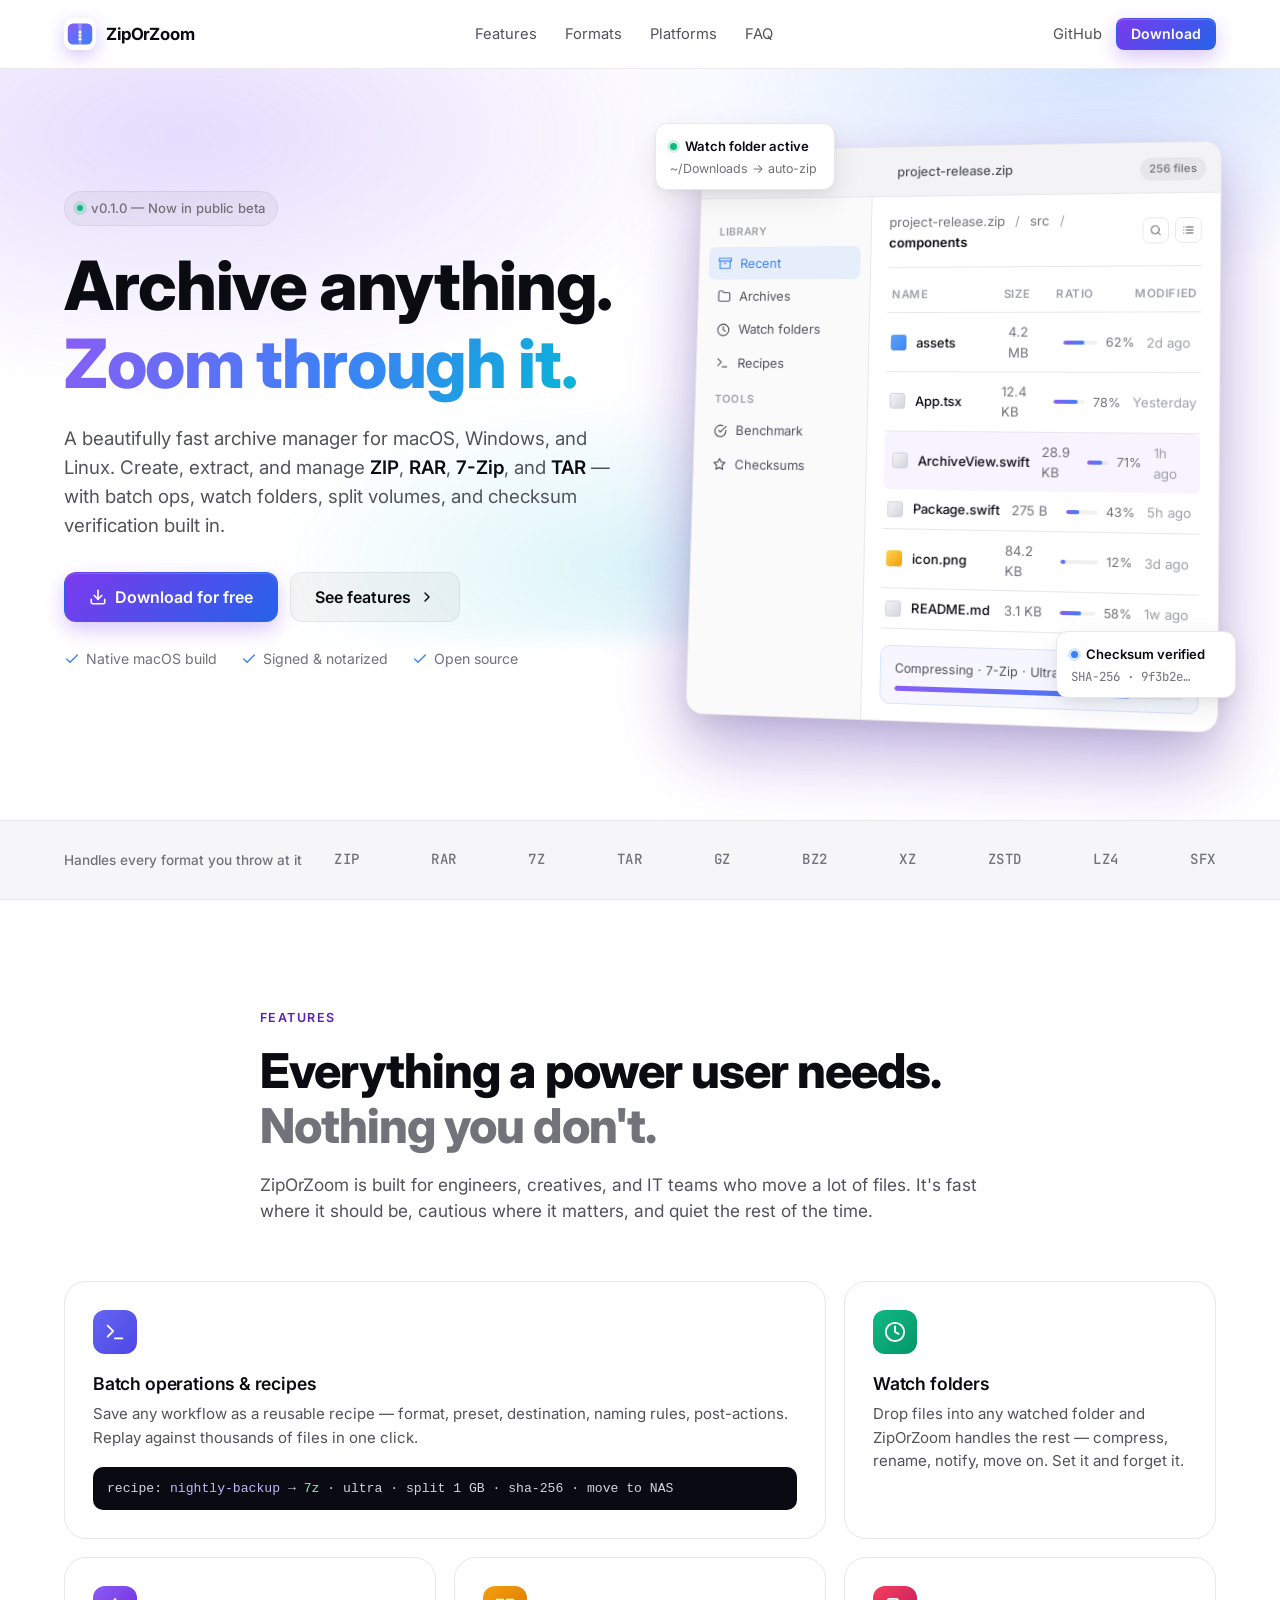
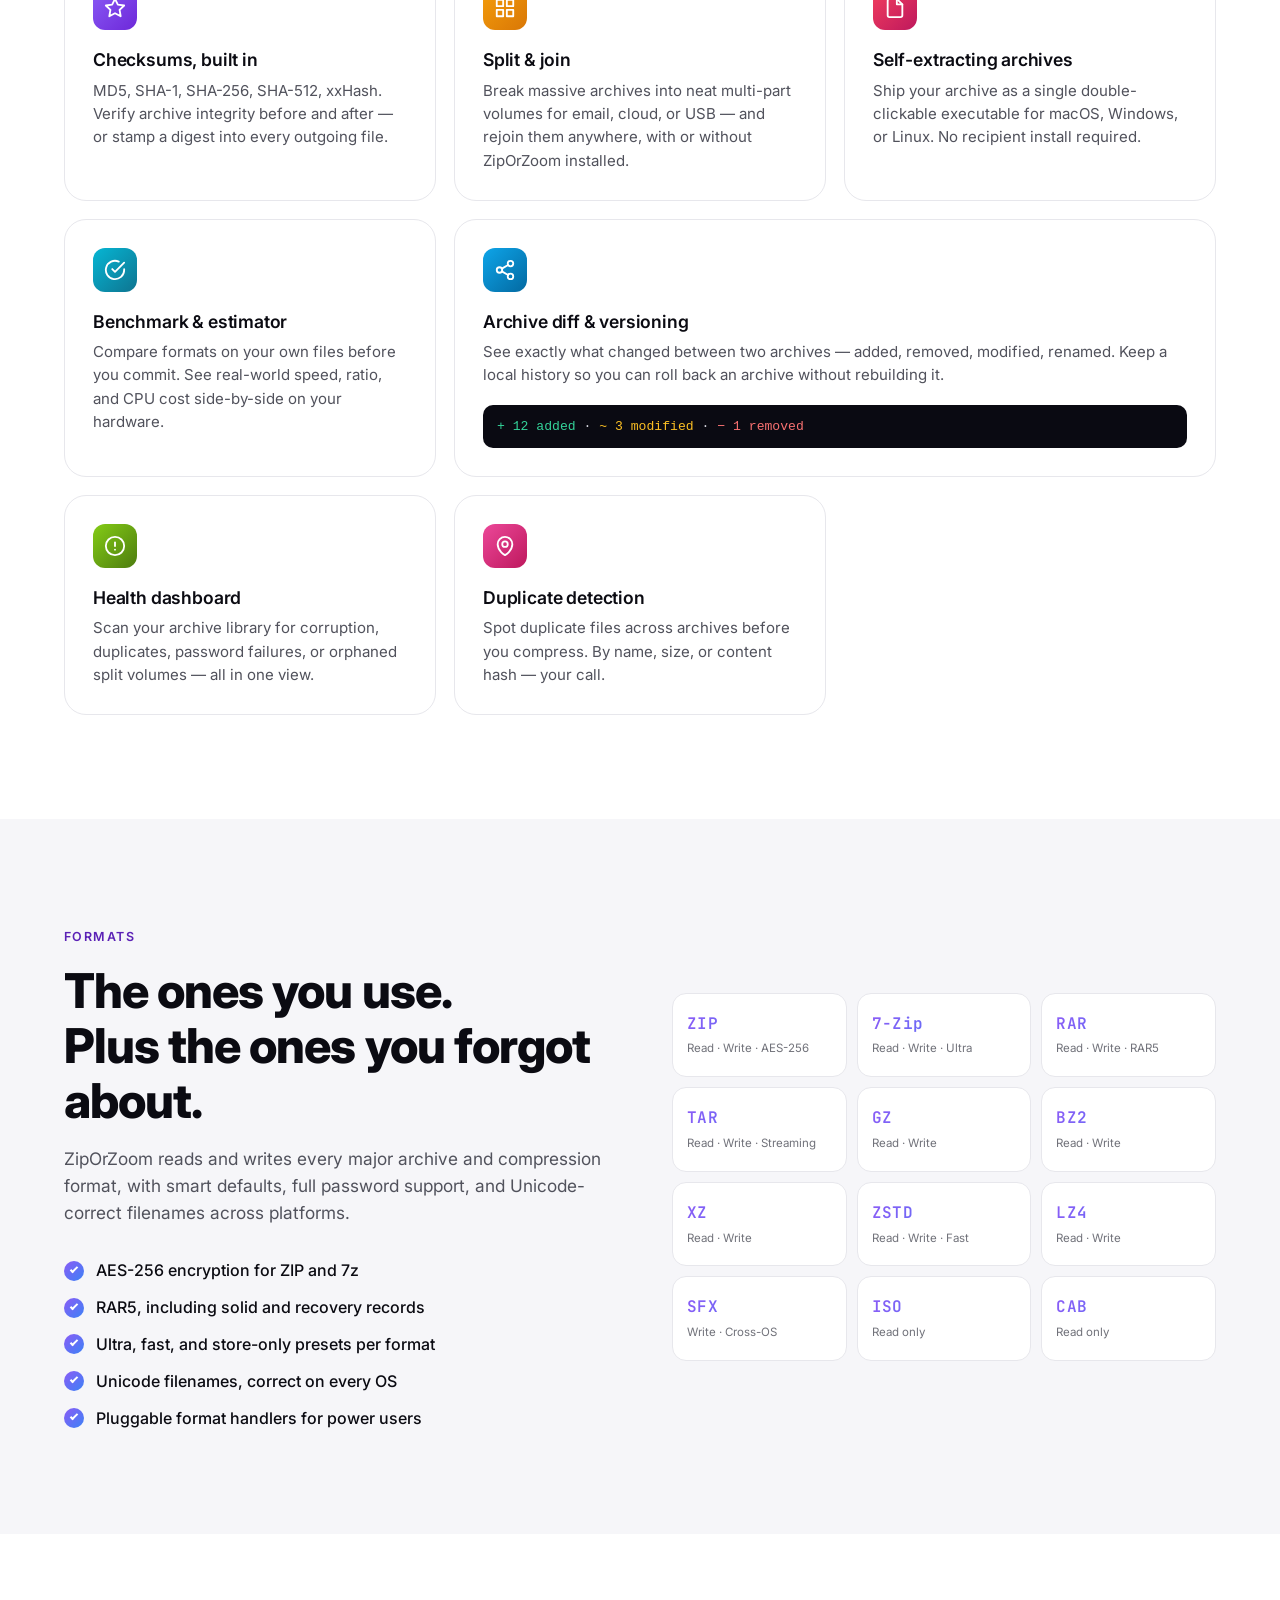
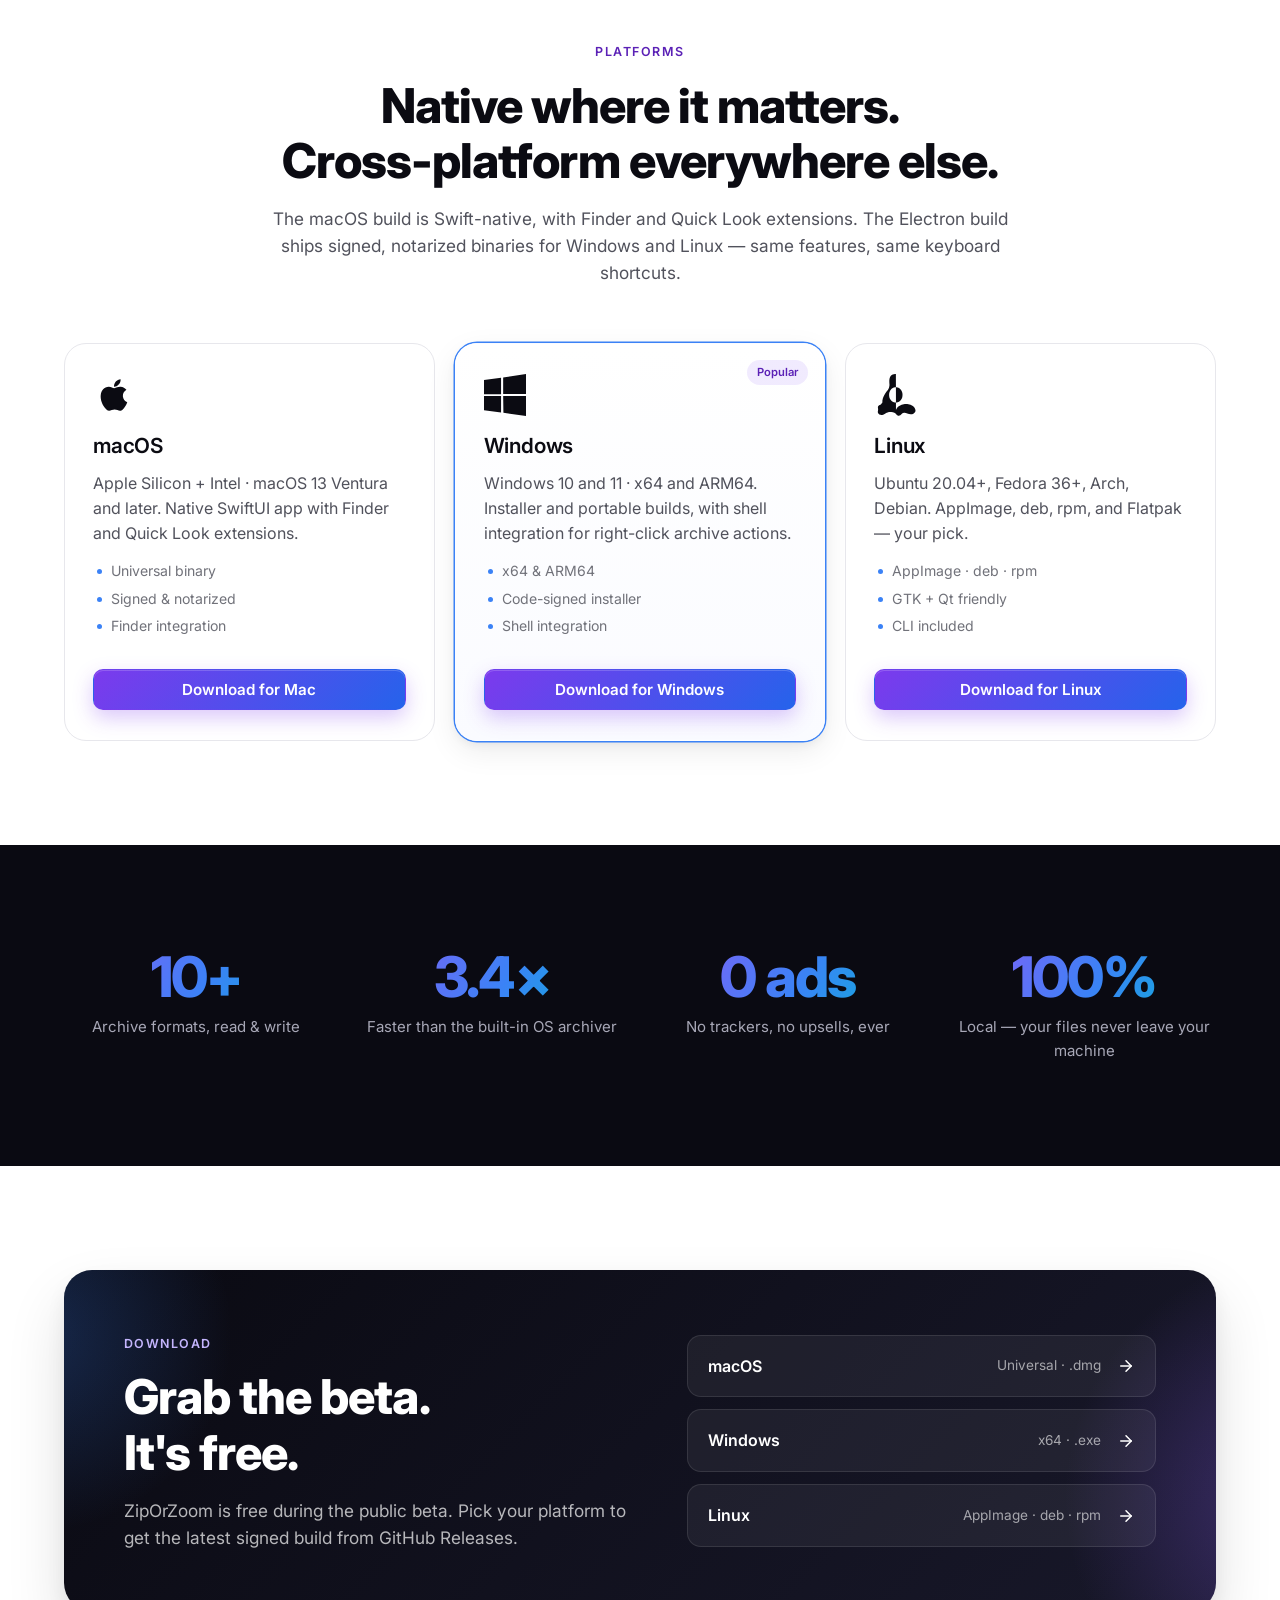
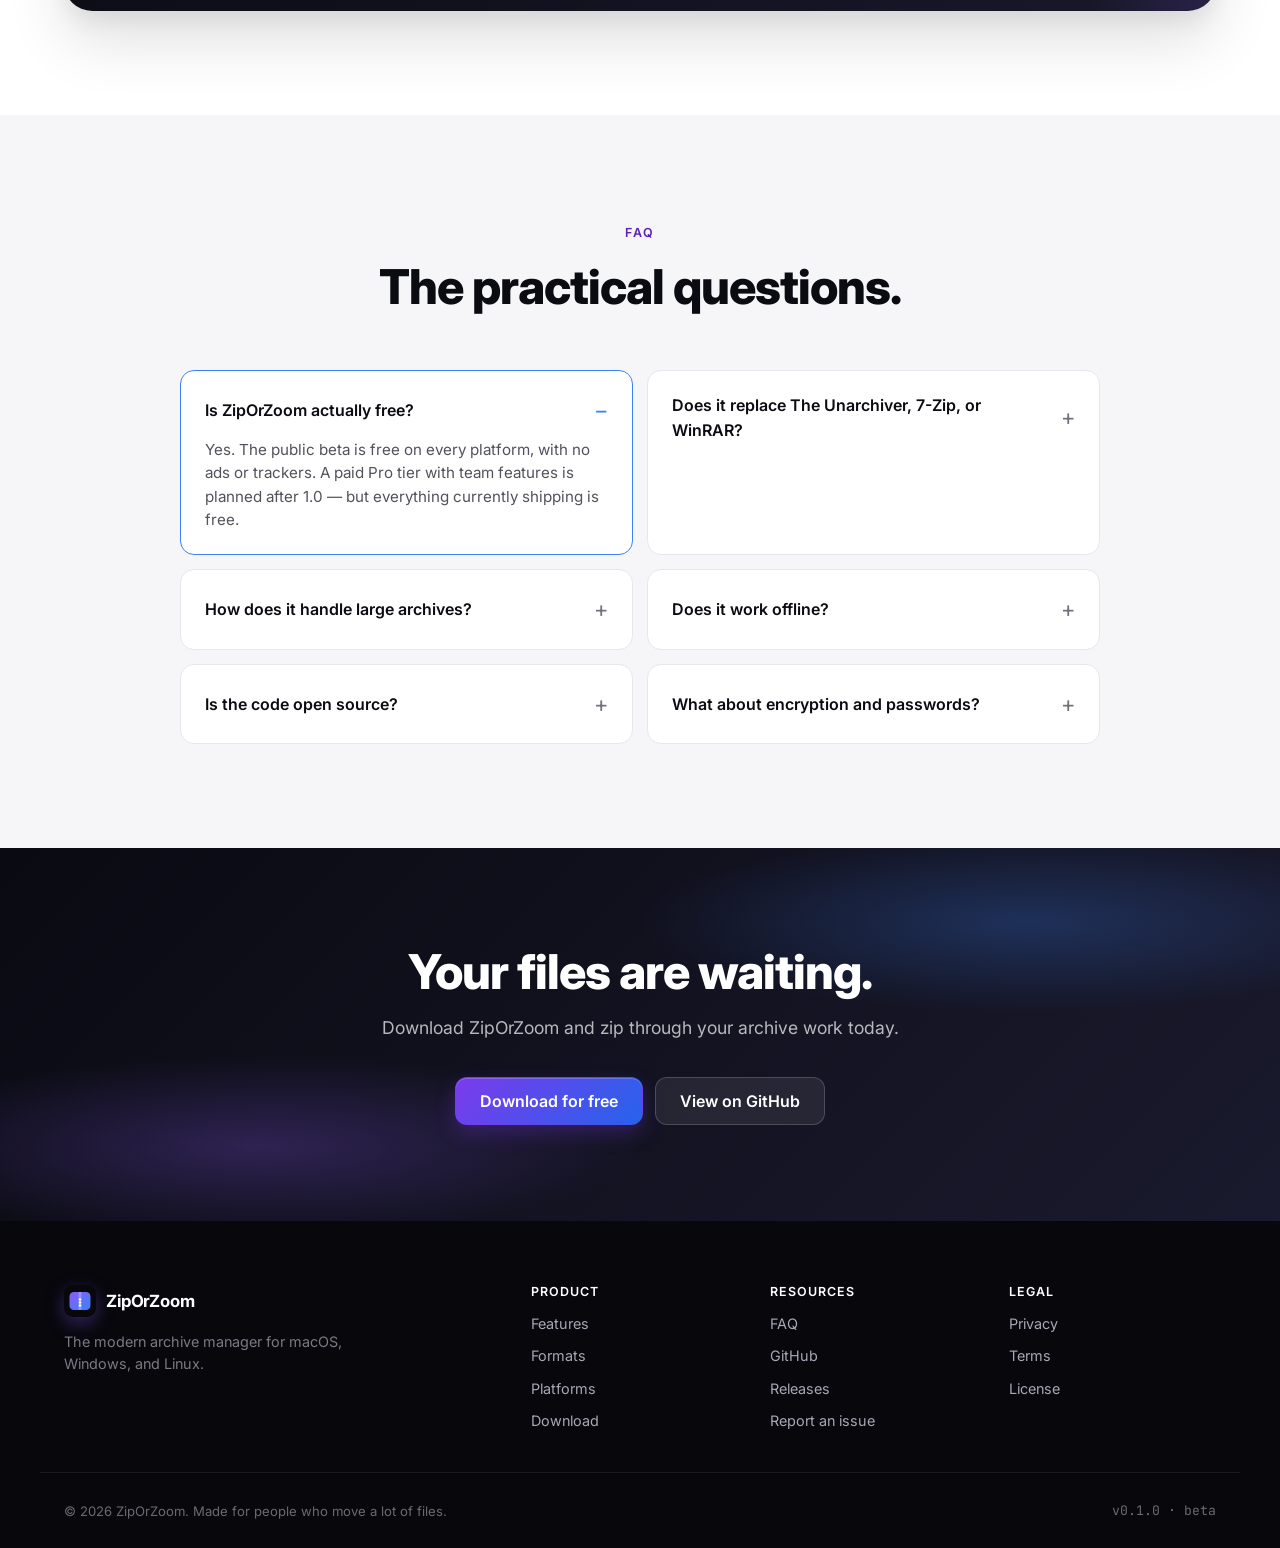
==== index.html @ 5e3d56cd "Initial commit" ====
<!DOCTYPE html>
<html lang="en">
<head>
  <meta charset="UTF-8" />
  <meta name="viewport" content="width=device-width, initial-scale=1.0" />
  <title>ZipOrZoom — The modern archive manager</title>
  <meta name="description" content="ZipOrZoom is a fast, native archive manager for macOS, Windows, and Linux. Create, extract, and manage ZIP, RAR, 7-Zip, and TAR archives with batch operations, watch folders, split archives, and more." />
  <link rel="preconnect" href="https://fonts.googleapis.com" />
  <link rel="preconnect" href="https://fonts.gstatic.com" crossorigin />
  <link href="https://fonts.googleapis.com/css2?family=Inter:wght@400;500;600;700;800&family=JetBrains+Mono:wght@400;500&display=swap" rel="stylesheet" />
  <link rel="stylesheet" href="styles.css" />
  <link rel="icon" type="image/svg+xml" href="assets/favicon.svg" />
</head>
<body>
  <header class="nav">
    <div class="container nav-inner">
      <a class="brand" href="#top" aria-label="ZipOrZoom home">
        <span class="brand-logo" aria-hidden="true">
          <svg viewBox="0 0 32 32" width="28" height="28">
            <defs>
              <linearGradient id="lg" x1="0" x2="1" y1="0" y2="1">
                <stop offset="0%" stop-color="#8B5CF6" />
                <stop offset="100%" stop-color="#3B82F6" />
              </linearGradient>
            </defs>
            <rect x="2" y="4" width="28" height="24" rx="6" fill="url(#lg)" />
            <rect x="14" y="4" width="4" height="24" fill="rgba(255,255,255,0.25)" />
            <circle cx="16" cy="14" r="1.6" fill="#fff" />
            <circle cx="16" cy="18" r="1.6" fill="#fff" />
            <circle cx="16" cy="22" r="1.6" fill="#fff" />
          </svg>
        </span>
        <span class="brand-name">ZipOrZoom</span>
      </a>
      <nav class="nav-links" aria-label="Primary">
        <a href="#features">Features</a>
        <a href="#formats">Formats</a>
        <a href="#platforms">Platforms</a>
        <a href="#faq">FAQ</a>
      </nav>
      <div class="nav-cta">
        <a class="link-muted" href="https://github.com/cryptopoly/ZipOrZoom" target="_blank" rel="noopener">GitHub</a>
        <a class="btn btn-primary btn-sm" href="#download">Download</a>
      </div>
    </div>
  </header>

  <main id="top">
    <section class="hero">
      <div class="hero-glow" aria-hidden="true"></div>
      <div class="container hero-inner">
        <div class="hero-copy">
          <span class="eyebrow">
            <span class="eyebrow-dot"></span>
            v0.1.0 — Now in public beta
          </span>
          <h1>
            Archive anything.<br />
            <span class="gradient-text">Zoom through it.</span>
          </h1>
          <p class="lede">
            A beautifully fast archive manager for macOS, Windows, and Linux. Create, extract, and manage <strong>ZIP</strong>, <strong>RAR</strong>, <strong>7-Zip</strong>, and <strong>TAR</strong> — with batch ops, watch folders, split volumes, and checksum verification built in.
          </p>
          <div class="hero-cta">
            <a class="btn btn-primary btn-lg" href="#download">
              <svg width="18" height="18" viewBox="0 0 24 24" fill="none" stroke="currentColor" stroke-width="2.2" stroke-linecap="round" stroke-linejoin="round"><path d="M21 15v4a2 2 0 0 1-2 2H5a2 2 0 0 1-2-2v-4"/><polyline points="7 10 12 15 17 10"/><line x1="12" y1="15" x2="12" y2="3"/></svg>
              Download for free
            </a>
            <a class="btn btn-ghost btn-lg" href="#features">
              See features
              <svg width="16" height="16" viewBox="0 0 24 24" fill="none" stroke="currentColor" stroke-width="2.2" stroke-linecap="round" stroke-linejoin="round"><polyline points="9 18 15 12 9 6"/></svg>
            </a>
          </div>
          <div class="hero-meta">
            <div class="meta-item">
              <svg width="16" height="16" viewBox="0 0 24 24" fill="none" stroke="currentColor" stroke-width="2" stroke-linecap="round" stroke-linejoin="round"><path d="M20 6L9 17l-5-5"/></svg>
              Native macOS build
            </div>
            <div class="meta-item">
              <svg width="16" height="16" viewBox="0 0 24 24" fill="none" stroke="currentColor" stroke-width="2" stroke-linecap="round" stroke-linejoin="round"><path d="M20 6L9 17l-5-5"/></svg>
              Signed & notarized
            </div>
            <div class="meta-item">
              <svg width="16" height="16" viewBox="0 0 24 24" fill="none" stroke="currentColor" stroke-width="2" stroke-linecap="round" stroke-linejoin="round"><path d="M20 6L9 17l-5-5"/></svg>
              Open source
            </div>
          </div>
        </div>

        <div class="hero-visual" aria-hidden="true">
          <div class="app-window">
            <div class="app-titlebar">
              <div class="traffic">
                <span class="traffic-dot red"></span>
                <span class="traffic-dot yellow"></span>
                <span class="traffic-dot green"></span>
              </div>
              <div class="app-title">project-release.zip</div>
              <div class="app-actions">
                <span class="app-pill">256 files</span>
              </div>
            </div>
            <div class="app-body">
              <div class="app-sidebar">
                <div class="sidebar-section">Library</div>
                <div class="sidebar-item active">
                  <svg width="14" height="14" viewBox="0 0 24 24" fill="none" stroke="currentColor" stroke-width="2" stroke-linecap="round" stroke-linejoin="round"><path d="M21 8v13H3V8"/><path d="M1 3h22v5H1z"/><path d="M10 12h4"/></svg>
                  Recent
                </div>
                <div class="sidebar-item">
                  <svg width="14" height="14" viewBox="0 0 24 24" fill="none" stroke="currentColor" stroke-width="2" stroke-linecap="round" stroke-linejoin="round"><path d="M22 19a2 2 0 0 1-2 2H4a2 2 0 0 1-2-2V5a2 2 0 0 1 2-2h5l2 3h9a2 2 0 0 1 2 2z"/></svg>
                  Archives
                </div>
                <div class="sidebar-item">
                  <svg width="14" height="14" viewBox="0 0 24 24" fill="none" stroke="currentColor" stroke-width="2" stroke-linecap="round" stroke-linejoin="round"><circle cx="12" cy="12" r="10"/><polyline points="12 6 12 12 16 14"/></svg>
                  Watch folders
                </div>
                <div class="sidebar-item">
                  <svg width="14" height="14" viewBox="0 0 24 24" fill="none" stroke="currentColor" stroke-width="2" stroke-linecap="round" stroke-linejoin="round"><polyline points="4 17 10 11 4 5"/><line x1="12" y1="19" x2="20" y2="19"/></svg>
                  Recipes
                </div>
                <div class="sidebar-section">Tools</div>
                <div class="sidebar-item">
                  <svg width="14" height="14" viewBox="0 0 24 24" fill="none" stroke="currentColor" stroke-width="2" stroke-linecap="round" stroke-linejoin="round"><path d="M22 11.08V12a10 10 0 1 1-5.93-9.14"/><polyline points="22 4 12 14.01 9 11.01"/></svg>
                  Benchmark
                </div>
                <div class="sidebar-item">
                  <svg width="14" height="14" viewBox="0 0 24 24" fill="none" stroke="currentColor" stroke-width="2" stroke-linecap="round" stroke-linejoin="round"><polygon points="12 2 15.09 8.26 22 9.27 17 14.14 18.18 21.02 12 17.77 5.82 21.02 7 14.14 2 9.27 8.91 8.26 12 2"/></svg>
                  Checksums
                </div>
              </div>
              <div class="app-main">
                <div class="file-toolbar">
                  <div class="breadcrumb">
                    <span>project-release.zip</span>
                    <span class="sep">/</span>
                    <span>src</span>
                    <span class="sep">/</span>
                    <span class="current">components</span>
                  </div>
                  <div class="tool-buttons">
                    <button class="tool-btn" aria-hidden="true">
                      <svg width="14" height="14" viewBox="0 0 24 24" fill="none" stroke="currentColor" stroke-width="2" stroke-linecap="round" stroke-linejoin="round"><circle cx="11" cy="11" r="8"/><line x1="21" y1="21" x2="16.65" y2="16.65"/></svg>
                    </button>
                    <button class="tool-btn" aria-hidden="true">
                      <svg width="14" height="14" viewBox="0 0 24 24" fill="none" stroke="currentColor" stroke-width="2" stroke-linecap="round" stroke-linejoin="round"><line x1="8" y1="6" x2="21" y2="6"/><line x1="8" y1="12" x2="21" y2="12"/><line x1="8" y1="18" x2="21" y2="18"/><line x1="3" y1="6" x2="3.01" y2="6"/><line x1="3" y1="12" x2="3.01" y2="12"/><line x1="3" y1="18" x2="3.01" y2="18"/></svg>
                    </button>
                  </div>
                </div>
                <div class="file-header">
                  <span>Name</span>
                  <span>Size</span>
                  <span>Ratio</span>
                  <span>Modified</span>
                </div>
                <div class="file-row">
                  <span class="file-name"><span class="file-icon folder"></span>assets</span>
                  <span class="file-size">4.2 MB</span>
                  <span class="file-ratio"><span class="bar"><span class="fill" style="width:62%"></span></span>62%</span>
                  <span class="file-date">2d ago</span>
                </div>
                <div class="file-row">
                  <span class="file-name"><span class="file-icon doc"></span>App.tsx</span>
                  <span class="file-size">12.4 KB</span>
                  <span class="file-ratio"><span class="bar"><span class="fill" style="width:78%"></span></span>78%</span>
                  <span class="file-date">Yesterday</span>
                </div>
                <div class="file-row highlighted">
                  <span class="file-name"><span class="file-icon doc"></span>ArchiveView.swift</span>
                  <span class="file-size">28.9 KB</span>
                  <span class="file-ratio"><span class="bar"><span class="fill" style="width:71%"></span></span>71%</span>
                  <span class="file-date">1h ago</span>
                </div>
                <div class="file-row">
                  <span class="file-name"><span class="file-icon doc"></span>Package.swift</span>
                  <span class="file-size">275 B</span>
                  <span class="file-ratio"><span class="bar"><span class="fill" style="width:43%"></span></span>43%</span>
                  <span class="file-date">5h ago</span>
                </div>
                <div class="file-row">
                  <span class="file-name"><span class="file-icon img"></span>icon.png</span>
                  <span class="file-size">84.2 KB</span>
                  <span class="file-ratio"><span class="bar"><span class="fill" style="width:12%"></span></span>12%</span>
                  <span class="file-date">3d ago</span>
                </div>
                <div class="file-row">
                  <span class="file-name"><span class="file-icon doc"></span>README.md</span>
                  <span class="file-size">3.1 KB</span>
                  <span class="file-ratio"><span class="bar"><span class="fill" style="width:58%"></span></span>58%</span>
                  <span class="file-date">1w ago</span>
                </div>
                <div class="app-progress">
                  <div class="progress-label">
                    <span>Compressing · 7-Zip · Ultra</span>
                    <span class="progress-percent">82%</span>
                  </div>
                  <div class="progress-track"><div class="progress-fill"></div></div>
                </div>
              </div>
            </div>
          </div>
          <div class="floating-card card-a">
            <div class="floating-title">
              <span class="dot green"></span>
              Watch folder active
            </div>
            <div class="floating-sub">~/Downloads → auto-zip</div>
          </div>
          <div class="floating-card card-b">
            <div class="floating-title">
              <span class="dot blue"></span>
              Checksum verified
            </div>
            <div class="floating-sub monospace">SHA-256 · 9f3b2e…</div>
          </div>
        </div>
      </div>
    </section>

    <section class="strip">
      <div class="container strip-inner">
        <span class="strip-label">Handles every format you throw at it</span>
        <div class="strip-formats">
          <span class="fmt">ZIP</span>
          <span class="fmt">RAR</span>
          <span class="fmt">7Z</span>
          <span class="fmt">TAR</span>
          <span class="fmt">GZ</span>
          <span class="fmt">BZ2</span>
          <span class="fmt">XZ</span>
          <span class="fmt">ZSTD</span>
          <span class="fmt">LZ4</span>
          <span class="fmt">SFX</span>
        </div>
      </div>
    </section>

    <section id="features" class="section">
      <div class="container">
        <div class="section-header">
          <span class="section-eyebrow">Features</span>
          <h2>Everything a power user needs.<br /><span class="muted">Nothing you don't.</span></h2>
          <p class="section-lede">
            ZipOrZoom is built for engineers, creatives, and IT teams who move a lot of files. It's fast where it should be, cautious where it matters, and quiet the rest of the time.
          </p>
        </div>

        <div class="feature-grid">
          <article class="feature feature-wide">
            <div class="feature-icon indigo">
              <svg width="22" height="22" viewBox="0 0 24 24" fill="none" stroke="currentColor" stroke-width="2" stroke-linecap="round" stroke-linejoin="round"><polyline points="4 17 10 11 4 5"/><line x1="12" y1="19" x2="20" y2="19"/></svg>
            </div>
            <h3>Batch operations & recipes</h3>
            <p>Save any workflow as a reusable recipe — format, preset, destination, naming rules, post-actions. Replay against thousands of files in one click.</p>
            <div class="feature-code">
              <code>recipe: <span class="t-key">nightly-backup</span> → <span class="t-val">7z</span> · ultra · split 1 GB · sha-256 · move to NAS</code>
            </div>
          </article>

          <article class="feature">
            <div class="feature-icon emerald">
              <svg width="22" height="22" viewBox="0 0 24 24" fill="none" stroke="currentColor" stroke-width="2" stroke-linecap="round" stroke-linejoin="round"><circle cx="12" cy="12" r="10"/><polyline points="12 6 12 12 16 14"/></svg>
            </div>
            <h3>Watch folders</h3>
            <p>Drop files into any watched folder and ZipOrZoom handles the rest — compress, rename, notify, move on. Set it and forget it.</p>
          </article>

          <article class="feature">
            <div class="feature-icon violet">
              <svg width="22" height="22" viewBox="0 0 24 24" fill="none" stroke="currentColor" stroke-width="2" stroke-linecap="round" stroke-linejoin="round"><polygon points="12 2 15.09 8.26 22 9.27 17 14.14 18.18 21.02 12 17.77 5.82 21.02 7 14.14 2 9.27 8.91 8.26 12 2"/></svg>
            </div>
            <h3>Checksums, built in</h3>
            <p>MD5, SHA-1, SHA-256, SHA-512, xxHash. Verify archive integrity before and after — or stamp a digest into every outgoing file.</p>
          </article>

          <article class="feature">
            <div class="feature-icon amber">
              <svg width="22" height="22" viewBox="0 0 24 24" fill="none" stroke="currentColor" stroke-width="2" stroke-linecap="round" stroke-linejoin="round"><rect x="3" y="3" width="7" height="7"/><rect x="14" y="3" width="7" height="7"/><rect x="14" y="14" width="7" height="7"/><rect x="3" y="14" width="7" height="7"/></svg>
            </div>
            <h3>Split & join</h3>
            <p>Break massive archives into neat multi-part volumes for email, cloud, or USB — and rejoin them anywhere, with or without ZipOrZoom installed.</p>
          </article>

          <article class="feature">
            <div class="feature-icon rose">
              <svg width="22" height="22" viewBox="0 0 24 24" fill="none" stroke="currentColor" stroke-width="2" stroke-linecap="round" stroke-linejoin="round"><path d="M14 2H6a2 2 0 0 0-2 2v16a2 2 0 0 0 2 2h12a2 2 0 0 0 2-2V8z"/><polyline points="14 2 14 8 20 8"/></svg>
            </div>
            <h3>Self-extracting archives</h3>
            <p>Ship your archive as a single double-clickable executable for macOS, Windows, or Linux. No recipient install required.</p>
          </article>

          <article class="feature">
            <div class="feature-icon cyan">
              <svg width="22" height="22" viewBox="0 0 24 24" fill="none" stroke="currentColor" stroke-width="2" stroke-linecap="round" stroke-linejoin="round"><path d="M22 11.08V12a10 10 0 1 1-5.93-9.14"/><polyline points="22 4 12 14.01 9 11.01"/></svg>
            </div>
            <h3>Benchmark & estimator</h3>
            <p>Compare formats on your own files before you commit. See real-world speed, ratio, and CPU cost side-by-side on your hardware.</p>
          </article>

          <article class="feature feature-wide">
            <div class="feature-icon sky">
              <svg width="22" height="22" viewBox="0 0 24 24" fill="none" stroke="currentColor" stroke-width="2" stroke-linecap="round" stroke-linejoin="round"><circle cx="18" cy="5" r="3"/><circle cx="6" cy="12" r="3"/><circle cx="18" cy="19" r="3"/><line x1="8.59" y1="13.51" x2="15.42" y2="17.49"/><line x1="15.41" y1="6.51" x2="8.59" y2="10.49"/></svg>
            </div>
            <h3>Archive diff & versioning</h3>
            <p>See exactly what changed between two archives — added, removed, modified, renamed. Keep a local history so you can roll back an archive without rebuilding it.</p>
            <div class="feature-code">
              <code><span class="t-add">+ 12 added</span> · <span class="t-mod">~ 3 modified</span> · <span class="t-rem">− 1 removed</span></code>
            </div>
          </article>

          <article class="feature">
            <div class="feature-icon lime">
              <svg width="22" height="22" viewBox="0 0 24 24" fill="none" stroke="currentColor" stroke-width="2" stroke-linecap="round" stroke-linejoin="round"><circle cx="12" cy="12" r="10"/><path d="M12 8v4"/><path d="M12 16h.01"/></svg>
            </div>
            <h3>Health dashboard</h3>
            <p>Scan your archive library for corruption, duplicates, password failures, or orphaned split volumes — all in one view.</p>
          </article>

          <article class="feature">
            <div class="feature-icon pink">
              <svg width="22" height="22" viewBox="0 0 24 24" fill="none" stroke="currentColor" stroke-width="2" stroke-linecap="round" stroke-linejoin="round"><path d="M12 22s-8-4.5-8-11.8A8 8 0 0 1 12 2a8 8 0 0 1 8 8.2c0 7.3-8 11.8-8 11.8z"/><circle cx="12" cy="10" r="3"/></svg>
            </div>
            <h3>Duplicate detection</h3>
            <p>Spot duplicate files across archives before you compress. By name, size, or content hash — your call.</p>
          </article>
        </div>
      </div>
    </section>

    <section id="formats" class="section section-muted">
      <div class="container">
        <div class="split">
          <div class="split-copy">
            <span class="section-eyebrow">Formats</span>
            <h2>The ones you use.<br />Plus the ones you forgot about.</h2>
            <p class="section-lede">
              ZipOrZoom reads and writes every major archive and compression format, with smart defaults, full password support, and Unicode-correct filenames across platforms.
            </p>
            <ul class="checklist">
              <li><span class="check"></span> AES-256 encryption for ZIP and 7z</li>
              <li><span class="check"></span> RAR5, including solid and recovery records</li>
              <li><span class="check"></span> Ultra, fast, and store-only presets per format</li>
              <li><span class="check"></span> Unicode filenames, correct on every OS</li>
              <li><span class="check"></span> Pluggable format handlers for power users</li>
            </ul>
          </div>
          <div class="split-visual">
            <div class="format-grid">
              <div class="format-card"><span class="format-name">ZIP</span><span class="format-meta">Read · Write · AES-256</span></div>
              <div class="format-card"><span class="format-name">7-Zip</span><span class="format-meta">Read · Write · Ultra</span></div>
              <div class="format-card"><span class="format-name">RAR</span><span class="format-meta">Read · Write · RAR5</span></div>
              <div class="format-card"><span class="format-name">TAR</span><span class="format-meta">Read · Write · Streaming</span></div>
              <div class="format-card"><span class="format-name">GZ</span><span class="format-meta">Read · Write</span></div>
              <div class="format-card"><span class="format-name">BZ2</span><span class="format-meta">Read · Write</span></div>
              <div class="format-card"><span class="format-name">XZ</span><span class="format-meta">Read · Write</span></div>
              <div class="format-card"><span class="format-name">ZSTD</span><span class="format-meta">Read · Write · Fast</span></div>
              <div class="format-card"><span class="format-name">LZ4</span><span class="format-meta">Read · Write</span></div>
              <div class="format-card"><span class="format-name">SFX</span><span class="format-meta">Write · Cross-OS</span></div>
              <div class="format-card"><span class="format-name">ISO</span><span class="format-meta">Read only</span></div>
              <div class="format-card"><span class="format-name">CAB</span><span class="format-meta">Read only</span></div>
            </div>
          </div>
        </div>
      </div>
    </section>

    <section id="platforms" class="section">
      <div class="container">
        <div class="section-header center">
          <span class="section-eyebrow">Platforms</span>
          <h2>Native where it matters.<br />Cross-platform everywhere else.</h2>
          <p class="section-lede">
            The macOS build is Swift-native, with Finder and Quick Look extensions. The Electron build ships signed, notarized binaries for Windows and Linux — same features, same keyboard shortcuts.
          </p>
        </div>

        <div class="platform-grid">
          <article class="platform">
            <div class="platform-icon">
              <svg viewBox="0 0 24 24" width="42" height="42" fill="currentColor"><path d="M17.05 20.28c-.98.95-2.05.8-3.08.35-1.09-.46-2.09-.48-3.24 0-1.44.62-2.2.44-3.06-.35C2.79 15.25 3.51 7.59 9.05 7.31c1.35.07 2.29.74 3.08.8 1.18-.24 2.31-.93 3.57-.84 1.51.12 2.65.72 3.4 1.8-3.12 1.87-2.38 5.98.48 7.13-.57 1.5-1.31 2.99-2.54 4.09zM12.03 7.25c-.15-2.23 1.66-4.07 3.74-4.25.29 2.58-2.34 4.5-3.74 4.25z"/></svg>
            </div>
            <h3>macOS</h3>
            <p>Apple Silicon + Intel · macOS 13 Ventura and later. Native SwiftUI app with Finder and Quick Look extensions.</p>
            <ul class="platform-specs">
              <li>Universal binary</li>
              <li>Signed & notarized</li>
              <li>Finder integration</li>
            </ul>
            <a class="btn btn-primary btn-block" href="#download">Download for Mac</a>
          </article>

          <article class="platform featured">
            <span class="platform-badge">Popular</span>
            <div class="platform-icon">
              <svg viewBox="0 0 24 24" width="42" height="42" fill="currentColor"><path d="M0 3.449L9.75 2.1v9.451H0m10.949-9.602L24 0v11.4H10.949M0 12.6h9.75v9.451L0 20.699M10.949 12.6H24V24l-12.9-1.801"/></svg>
            </div>
            <h3>Windows</h3>
            <p>Windows 10 and 11 · x64 and ARM64. Installer and portable builds, with shell integration for right-click archive actions.</p>
            <ul class="platform-specs">
              <li>x64 & ARM64</li>
              <li>Code-signed installer</li>
              <li>Shell integration</li>
            </ul>
            <a class="btn btn-primary btn-block" href="#download">Download for Windows</a>
          </article>

          <article class="platform">
            <div class="platform-icon">
              <svg viewBox="0 0 24 24" width="42" height="42" fill="currentColor"><path d="M12.504 0c-.155 0-.315.008-.48.021-4.226.333-3.105 4.807-3.17 6.298-.076 1.092-.3 1.953-1.05 3.02-.885 1.051-2.127 2.75-2.716 4.521-.278.835-.41 1.684-.287 2.489a.424.424 0 0 0-.11.135c-.26.268-.45.6-.663.839-.199.199-.485.267-.797.4-.313.136-.658.269-.864.68-.09.189-.136.394-.132.602 0 .199.027.4.055.6.058.399.116.773.027 1.04-.225.714-.154 1.37.081 1.834.234.464.631.77 1.05.866.847.197 1.95.038 2.855-.678.874-.689 2.3-.99 3.594-.897.597.035 1.235.168 1.74.395.515.223.916.517 1.094.844.317.571.845.854 1.44.854.643 0 1.168-.336 1.476-.845.324-.507.835-.787 1.478-.85.646-.064 1.293.116 1.893.37 1.154.504 2.51.556 3.486.131.488-.21.88-.58 1.09-1.07.21-.488.173-1.115-.113-1.75-.287-.637-.813-1.218-1.523-1.667-.672-.413-1.46-.713-2.33-.865-.866-.151-1.76-.16-2.626-.004-.822.143-1.623.412-2.313.783-1.123.606-1.755 1.457-2.086 2.311h-.002c-.123.333-.153.677-.153 1.002 0 .328.034.653.116 1.016zM11.43 7.7c.333-.094.68-.143 1.032-.143.353 0 .7.049 1.033.143.336.096.654.238.945.42.289.185.553.409.784.669.229.26.425.559.584.885.16.328.282.684.363 1.06.083.376.124.773.124 1.183 0 .408-.041.805-.124 1.181-.081.377-.203.732-.363 1.06-.159.327-.355.626-.584.886-.231.26-.495.485-.784.669-.29.184-.609.325-.945.42-.333.094-.68.143-1.033.143-.352 0-.699-.049-1.032-.143a3.933 3.933 0 0 1-.945-.42 3.89 3.89 0 0 1-.784-.669 3.735 3.735 0 0 1-.584-.886 3.893 3.893 0 0 1-.363-1.06 4.324 4.324 0 0 1-.124-1.18c0-.41.041-.807.124-1.184.081-.376.203-.732.363-1.06.159-.326.355-.625.584-.885.231-.26.495-.484.784-.669.29-.182.609-.324.945-.42z"/></svg>
            </div>
            <h3>Linux</h3>
            <p>Ubuntu 20.04+, Fedora 36+, Arch, Debian. AppImage, deb, rpm, and Flatpak — your pick.</p>
            <ul class="platform-specs">
              <li>AppImage · deb · rpm</li>
              <li>GTK + Qt friendly</li>
              <li>CLI included</li>
            </ul>
            <a class="btn btn-primary btn-block" href="#download">Download for Linux</a>
          </article>
        </div>
      </div>
    </section>

    <section class="section section-dark">
      <div class="container">
        <div class="stats">
          <div class="stat">
            <div class="stat-num gradient-text">10+</div>
            <div class="stat-label">Archive formats, read & write</div>
          </div>
          <div class="stat">
            <div class="stat-num gradient-text">3.4×</div>
            <div class="stat-label">Faster than the built-in OS archiver</div>
          </div>
          <div class="stat">
            <div class="stat-num gradient-text">0 ads</div>
            <div class="stat-label">No trackers, no upsells, ever</div>
          </div>
          <div class="stat">
            <div class="stat-num gradient-text">100%</div>
            <div class="stat-label">Local — your files never leave your machine</div>
          </div>
        </div>
      </div>
    </section>

    <section id="download" class="section">
      <div class="container">
        <div class="download-card">
          <div class="download-copy">
            <span class="section-eyebrow">Download</span>
            <h2>Grab the beta.<br />It's free.</h2>
            <p class="section-lede">
              ZipOrZoom is free during the public beta. Pick your platform to get the latest signed build from GitHub Releases.
            </p>
          </div>
          <div class="download-actions">
            <a class="download-option" href="https://github.com/cryptopoly/ZipOrZoom/releases/latest" target="_blank" rel="noopener">
              <span class="download-os">macOS</span>
              <span class="download-arch">Universal · .dmg</span>
              <svg width="18" height="18" viewBox="0 0 24 24" fill="none" stroke="currentColor" stroke-width="2" stroke-linecap="round" stroke-linejoin="round"><line x1="5" y1="12" x2="19" y2="12"/><polyline points="12 5 19 12 12 19"/></svg>
            </a>
            <a class="download-option" href="https://github.com/cryptopoly/ZipOrZoom/releases/latest" target="_blank" rel="noopener">
              <span class="download-os">Windows</span>
              <span class="download-arch">x64 · .exe</span>
              <svg width="18" height="18" viewBox="0 0 24 24" fill="none" stroke="currentColor" stroke-width="2" stroke-linecap="round" stroke-linejoin="round"><line x1="5" y1="12" x2="19" y2="12"/><polyline points="12 5 19 12 12 19"/></svg>
            </a>
            <a class="download-option" href="https://github.com/cryptopoly/ZipOrZoom/releases/latest" target="_blank" rel="noopener">
              <span class="download-os">Linux</span>
              <span class="download-arch">AppImage · deb · rpm</span>
              <svg width="18" height="18" viewBox="0 0 24 24" fill="none" stroke="currentColor" stroke-width="2" stroke-linecap="round" stroke-linejoin="round"><line x1="5" y1="12" x2="19" y2="12"/><polyline points="12 5 19 12 12 19"/></svg>
            </a>
          </div>
        </div>
      </div>
    </section>

    <section id="faq" class="section section-muted">
      <div class="container">
        <div class="section-header center">
          <span class="section-eyebrow">FAQ</span>
          <h2>The practical questions.</h2>
        </div>
        <div class="faq-grid">
          <details class="faq-item" open>
            <summary>Is ZipOrZoom actually free?</summary>
            <p>Yes. The public beta is free on every platform, with no ads or trackers. A paid Pro tier with team features is planned after 1.0 — but everything currently shipping is free.</p>
          </details>
          <details class="faq-item">
            <summary>Does it replace The Unarchiver, 7-Zip, or WinRAR?</summary>
            <p>For the overwhelming majority of workflows, yes. ZipOrZoom reads and writes all the major formats those tools handle, plus modern ones like Zstandard. If you have a niche legacy format we don't support yet, let us know.</p>
          </details>
          <details class="faq-item">
            <summary>How does it handle large archives?</summary>
            <p>Streaming throughout. ZipOrZoom never loads a full archive into memory — it works the same on a 50 MB zip as on a 400 GB multi-volume 7z. Progress is always cancellable.</p>
          </details>
          <details class="faq-item">
            <summary>Does it work offline?</summary>
            <p>Entirely. All compression, extraction, and checksum work happens on your machine. The only thing that touches the network is the auto-update check, which you can disable.</p>
          </details>
          <details class="faq-item">
            <summary>Is the code open source?</summary>
            <p>Yes. ZipOrZoom is developed in the open on GitHub. You can read, build, and contribute to both the Swift and Electron codebases.</p>
          </details>
          <details class="faq-item">
            <summary>What about encryption and passwords?</summary>
            <p>ZIP uses AES-256 by default; 7z uses AES-256 with SHA-256 key derivation. Passwords are never stored unless you explicitly ask ZipOrZoom to remember them in your OS keychain.</p>
          </details>
        </div>
      </div>
    </section>

    <section class="cta-band">
      <div class="container cta-inner">
        <h2>Your files are waiting.</h2>
        <p>Download ZipOrZoom and zip through your archive work today.</p>
        <div class="cta-buttons">
          <a class="btn btn-primary btn-lg" href="#download">Download for free</a>
          <a class="btn btn-ghost-light btn-lg" href="https://github.com/cryptopoly/ZipOrZoom" target="_blank" rel="noopener">View on GitHub</a>
        </div>
      </div>
    </section>
  </main>

  <footer class="footer">
    <div class="container footer-inner">
      <div class="footer-brand">
        <div class="brand">
          <span class="brand-logo" aria-hidden="true">
            <svg viewBox="0 0 32 32" width="24" height="24">
              <defs>
                <linearGradient id="lg2" x1="0" x2="1" y1="0" y2="1">
                  <stop offset="0%" stop-color="#8B5CF6" />
                  <stop offset="100%" stop-color="#3B82F6" />
                </linearGradient>
              </defs>
              <rect x="2" y="4" width="28" height="24" rx="6" fill="url(#lg2)" />
              <rect x="14" y="4" width="4" height="24" fill="rgba(255,255,255,0.25)" />
              <circle cx="16" cy="14" r="1.6" fill="#fff" />
              <circle cx="16" cy="18" r="1.6" fill="#fff" />
              <circle cx="16" cy="22" r="1.6" fill="#fff" />
            </svg>
          </span>
          <span class="brand-name">ZipOrZoom</span>
        </div>
        <p class="footer-tag">The modern archive manager for macOS, Windows, and Linux.</p>
      </div>
      <div class="footer-cols">
        <div class="footer-col">
          <h4>Product</h4>
          <a href="#features">Features</a>
          <a href="#formats">Formats</a>
          <a href="#platforms">Platforms</a>
          <a href="#download">Download</a>
        </div>
        <div class="footer-col">
          <h4>Resources</h4>
          <a href="#faq">FAQ</a>
          <a href="https://github.com/cryptopoly/ZipOrZoom" target="_blank" rel="noopener">GitHub</a>
          <a href="https://github.com/cryptopoly/ZipOrZoom/releases" target="_blank" rel="noopener">Releases</a>
          <a href="https://github.com/cryptopoly/ZipOrZoom/issues" target="_blank" rel="noopener">Report an issue</a>
        </div>
        <div class="footer-col">
          <h4>Legal</h4>
          <a href="privacy.html">Privacy</a>
          <a href="terms.html">Terms</a>
          <a href="license.html">License</a>
        </div>
      </div>
    </div>
    <div class="container footer-bottom">
      <span>© <span id="year"></span> ZipOrZoom. Made for people who move a lot of files.</span>
      <span class="footer-version">v0.1.0 · beta</span>
    </div>
  </footer>

  <script src="script.js"></script>
</body>
</html>
---- styles.css ----
/* =========================================================
   ZipOrZoom marketing site — styles
   ========================================================= */

*, *::before, *::after { box-sizing: border-box; }

:root {
  --bg: #ffffff;
  --bg-muted: #f6f6f9;
  --bg-dark: #0a0a12;
  --bg-elevated: #ffffff;

  --ink: #0b0b12;
  --ink-muted: #51525c;
  --ink-soft: #71727a;
  --ink-dim: #9ea0a8;
  --border: #e7e7ec;
  --border-strong: #d4d4dc;

  --brand-1: #8B5CF6;
  --brand-2: #3B82F6;
  --brand-3: #06B6D4;
  --brand-ink: #5B21B6;

  --shadow-sm: 0 1px 2px rgba(11, 11, 18, 0.04), 0 1px 3px rgba(11, 11, 18, 0.06);
  --shadow-md: 0 4px 10px rgba(11, 11, 18, 0.05), 0 10px 30px rgba(11, 11, 18, 0.08);
  --shadow-lg: 0 10px 20px rgba(11, 11, 18, 0.06), 0 30px 60px rgba(11, 11, 18, 0.12);
  --shadow-glow: 0 30px 80px rgba(139, 92, 246, 0.35);

  --radius-sm: 8px;
  --radius: 14px;
  --radius-lg: 22px;
  --radius-xl: 28px;

  --font-sans: 'Inter', -apple-system, BlinkMacSystemFont, 'Segoe UI', Roboto, sans-serif;
  --font-mono: 'JetBrains Mono', ui-monospace, SFMono-Regular, Menlo, monospace;
}

html { scroll-behavior: smooth; }

body {
  margin: 0;
  font-family: var(--font-sans);
  color: var(--ink);
  background: var(--bg);
  -webkit-font-smoothing: antialiased;
  -moz-osx-font-smoothing: grayscale;
  line-height: 1.55;
  font-size: 16px;
}

img, svg { display: block; max-width: 100%; }

a { color: inherit; text-decoration: none; }

h1, h2, h3, h4 { margin: 0; line-height: 1.15; letter-spacing: -0.02em; font-weight: 700; }
h1 { font-size: clamp(2.5rem, 5.5vw, 4.25rem); font-weight: 800; }
h2 { font-size: clamp(2rem, 3.8vw, 3rem); font-weight: 800; }
h3 { font-size: 1.15rem; font-weight: 600; letter-spacing: -0.01em; }
h4 { font-size: 0.9rem; font-weight: 600; text-transform: uppercase; letter-spacing: 0.08em; color: var(--ink-soft); }
p { margin: 0; color: var(--ink-muted); }

.container {
  width: 100%;
  max-width: 1200px;
  margin: 0 auto;
  padding: 0 24px;
}

.gradient-text {
  background: linear-gradient(120deg, var(--brand-1), var(--brand-2) 55%, var(--brand-3));
  -webkit-background-clip: text;
  background-clip: text;
  color: transparent;
}

.muted { color: var(--ink-soft); }
.monospace { font-family: var(--font-mono); font-size: 0.82em; }

/* =========================================================
   Navigation
   ========================================================= */
.nav {
  position: sticky;
  top: 0;
  z-index: 50;
  background: rgba(255,255,255,0.75);
  backdrop-filter: saturate(180%) blur(14px);
  -webkit-backdrop-filter: saturate(180%) blur(14px);
  border-bottom: 1px solid rgba(231, 231, 236, 0.8);
}

.nav-inner {
  display: flex;
  align-items: center;
  justify-content: space-between;
  height: 68px;
  gap: 32px;
}

.brand {
  display: inline-flex;
  align-items: center;
  gap: 10px;
  font-weight: 700;
  letter-spacing: -0.01em;
  color: var(--ink);
}

.brand-logo {
  display: inline-flex;
  align-items: center;
  justify-content: center;
  width: 32px;
  height: 32px;
  border-radius: 9px;
  overflow: hidden;
  box-shadow: 0 6px 18px rgba(139,92,246,0.35);
}

.brand-name { font-size: 1.05rem; }

.nav-links {
  display: flex;
  gap: 28px;
  color: var(--ink-muted);
  font-size: 0.92rem;
}
.nav-links a:hover { color: var(--ink); }

.nav-cta {
  display: flex;
  gap: 14px;
  align-items: center;
}

.link-muted {
  font-size: 0.92rem;
  color: var(--ink-muted);
}
.link-muted:hover { color: var(--ink); }

/* =========================================================
   Buttons
   ========================================================= */
.btn {
  display: inline-flex;
  align-items: center;
  justify-content: center;
  gap: 8px;
  font: inherit;
  font-weight: 600;
  line-height: 1;
  padding: 12px 18px;
  border-radius: 10px;
  border: 1px solid transparent;
  cursor: pointer;
  transition: transform .15s ease, background-color .15s ease, border-color .15s ease, box-shadow .15s ease, color .15s ease;
  font-size: 0.95rem;
  white-space: nowrap;
}

.btn-sm { padding: 8px 14px; font-size: 0.88rem; border-radius: 8px; }
.btn-lg { padding: 15px 24px; font-size: 1rem; border-radius: 12px; }
.btn-block { width: 100%; }

.btn-primary {
  color: #fff;
  background: linear-gradient(135deg, #7C3AED, #2563EB);
  box-shadow: 0 8px 20px rgba(124, 58, 237, 0.28), inset 0 1px 0 rgba(255,255,255,0.18);
}
.btn-primary:hover {
  transform: translateY(-1px);
  box-shadow: 0 14px 26px rgba(124, 58, 237, 0.36), inset 0 1px 0 rgba(255,255,255,0.18);
}

.btn-ghost {
  color: var(--ink);
  background: rgba(11,11,18,0.04);
  border-color: rgba(11,11,18,0.06);
}
.btn-ghost:hover { background: rgba(11,11,18,0.07); }

.btn-ghost-light {
  color: #fff;
  background: rgba(255,255,255,0.08);
  border-color: rgba(255,255,255,0.18);
}
.btn-ghost-light:hover { background: rgba(255,255,255,0.14); }

/* =========================================================
   Hero
   ========================================================= */
.hero {
  position: relative;
  padding: 72px 0 100px;
  overflow: hidden;
  isolation: isolate;
}

.hero-glow {
  position: absolute;
  inset: -20% -10% auto -10%;
  height: 720px;
  z-index: -1;
  background:
    radial-gradient(60% 60% at 20% 30%, rgba(139,92,246,0.22), transparent 60%),
    radial-gradient(50% 50% at 80% 20%, rgba(59,130,246,0.22), transparent 60%),
    radial-gradient(40% 40% at 50% 90%, rgba(6,182,212,0.15), transparent 60%);
  filter: blur(10px);
}

.hero-inner {
  display: grid;
  grid-template-columns: minmax(0, 1.05fr) minmax(0, 1fr);
  gap: 64px;
  align-items: center;
}

.eyebrow {
  display: inline-flex;
  align-items: center;
  gap: 8px;
  padding: 6px 12px;
  font-size: 0.82rem;
  font-weight: 500;
  color: var(--ink-soft);
  background: rgba(11,11,18,0.04);
  border: 1px solid rgba(11,11,18,0.06);
  border-radius: 999px;
  margin-bottom: 20px;
}
.eyebrow-dot {
  width: 6px;
  height: 6px;
  border-radius: 50%;
  background: #10B981;
  box-shadow: 0 0 0 4px rgba(16, 185, 129, 0.18);
}

.lede {
  margin-top: 22px;
  font-size: 1.17rem;
  line-height: 1.55;
  color: var(--ink-muted);
  max-width: 620px;
}
.lede strong { color: var(--ink); font-weight: 600; }

.hero-cta {
  margin-top: 32px;
  display: flex;
  gap: 12px;
  flex-wrap: wrap;
}

.hero-meta {
  display: flex;
  gap: 24px;
  flex-wrap: wrap;
  margin-top: 26px;
  color: var(--ink-soft);
  font-size: 0.88rem;
}
.meta-item {
  display: inline-flex;
  align-items: center;
  gap: 6px;
  color: var(--ink-soft);
}
.meta-item svg { color: var(--brand-2); }

/* =========================================================
   Hero visual — stylized app window
   ========================================================= */
.hero-visual {
  position: relative;
  perspective: 1500px;
}

.app-window {
  background: #fff;
  border-radius: 18px;
  border: 1px solid var(--border);
  box-shadow: var(--shadow-lg), var(--shadow-glow);
  overflow: hidden;
  transform: rotateY(-8deg) rotateX(4deg) rotate(0.5deg);
  transform-origin: 50% 50%;
}

.app-titlebar {
  display: grid;
  grid-template-columns: 80px 1fr 80px;
  align-items: center;
  padding: 12px 14px;
  background: #f3f3f6;
  border-bottom: 1px solid var(--border);
}

.traffic { display: flex; gap: 6px; }
.traffic-dot { width: 12px; height: 12px; border-radius: 50%; }
.traffic-dot.red { background: #FF5F57; }
.traffic-dot.yellow { background: #FEBC2E; }
.traffic-dot.green { background: #28C840; }

.app-title {
  text-align: center;
  font-size: 0.82rem;
  color: var(--ink-muted);
  font-weight: 500;
}

.app-actions { text-align: right; }
.app-pill {
  display: inline-block;
  padding: 3px 9px;
  font-size: 0.7rem;
  font-weight: 500;
  color: var(--ink-soft);
  background: rgba(11,11,18,0.05);
  border-radius: 999px;
}

.app-body {
  display: grid;
  grid-template-columns: 180px 1fr;
  min-height: 400px;
}

.app-sidebar {
  background: #fafafb;
  border-right: 1px solid var(--border);
  padding: 14px 10px;
  font-size: 0.82rem;
  color: var(--ink-soft);
}
.sidebar-section {
  padding: 12px 10px 6px;
  font-size: 0.7rem;
  font-weight: 600;
  color: var(--ink-dim);
  text-transform: uppercase;
  letter-spacing: 0.06em;
}
.sidebar-item {
  display: flex;
  align-items: center;
  gap: 9px;
  padding: 7px 10px;
  border-radius: 7px;
  color: var(--ink-muted);
}
.sidebar-item.active {
  background: rgba(59,130,246,0.1);
  color: var(--brand-2);
}
.sidebar-item svg { flex-shrink: 0; }

.app-main { padding: 16px 18px; }

.file-toolbar {
  display: flex;
  align-items: center;
  justify-content: space-between;
  padding-bottom: 14px;
  border-bottom: 1px solid var(--border);
}
.breadcrumb {
  font-size: 0.83rem;
  color: var(--ink-soft);
}
.breadcrumb .sep { margin: 0 6px; color: var(--ink-dim); }
.breadcrumb .current { color: var(--ink); font-weight: 600; }
.tool-buttons { display: flex; gap: 6px; }
.tool-btn {
  width: 26px;
  height: 26px;
  display: inline-flex;
  align-items: center;
  justify-content: center;
  background: transparent;
  border: 1px solid var(--border);
  border-radius: 7px;
  color: var(--ink-muted);
  cursor: pointer;
}

.file-header, .file-row {
  display: grid;
  grid-template-columns: 2fr 0.8fr 1.3fr 0.9fr;
  align-items: center;
  gap: 12px;
  padding: 9px 4px;
  font-size: 0.82rem;
}
.file-header {
  color: var(--ink-dim);
  font-weight: 600;
  font-size: 0.72rem;
  text-transform: uppercase;
  letter-spacing: 0.05em;
  border-bottom: 1px solid var(--border);
  margin-top: 10px;
}
.file-row { border-bottom: 1px solid var(--border); }
.file-row:last-of-type { border-bottom: 0; }
.file-row.highlighted {
  background: rgba(139, 92, 246, 0.07);
  border-radius: 6px;
  border-bottom: 0;
  padding-left: 8px;
  padding-right: 8px;
}

.file-name {
  display: inline-flex;
  align-items: center;
  gap: 10px;
  color: var(--ink);
  font-weight: 500;
}
.file-icon {
  width: 16px;
  height: 16px;
  border-radius: 3px;
  flex-shrink: 0;
}
.file-icon.folder { background: linear-gradient(135deg, #60A5FA, #3B82F6); }
.file-icon.doc    { background: linear-gradient(135deg, #F3F4F6, #D1D5DB); border: 1px solid #D4D4DC; }
.file-icon.img    { background: linear-gradient(135deg, #FCD34D, #F59E0B); }

.file-size { color: var(--ink-soft); }
.file-date { color: var(--ink-dim); }
.file-ratio {
  display: flex;
  align-items: center;
  gap: 8px;
  color: var(--ink-soft);
  font-size: 0.78rem;
}
.bar {
  display: inline-block;
  height: 4px;
  flex: 1;
  background: rgba(11,11,18,0.06);
  border-radius: 99px;
  overflow: hidden;
}
.fill {
  display: block;
  height: 100%;
  background: linear-gradient(90deg, var(--brand-1), var(--brand-2));
  border-radius: 99px;
}

.app-progress {
  margin-top: 16px;
  padding: 12px 14px;
  background: linear-gradient(135deg, rgba(139,92,246,0.06), rgba(59,130,246,0.06));
  border: 1px solid rgba(59,130,246,0.15);
  border-radius: 10px;
}
.progress-label {
  display: flex;
  justify-content: space-between;
  font-size: 0.78rem;
  color: var(--ink-muted);
  margin-bottom: 8px;
}
.progress-percent { font-weight: 600; color: var(--brand-ink); }
.progress-track {
  height: 5px;
  background: rgba(11,11,18,0.05);
  border-radius: 99px;
  overflow: hidden;
}
.progress-fill {
  width: 82%;
  height: 100%;
  background: linear-gradient(90deg, var(--brand-1), var(--brand-2), var(--brand-3));
  border-radius: 99px;
  animation: shimmer 2.4s ease-in-out infinite;
  background-size: 200% 100%;
}
@keyframes shimmer {
  0%, 100% { background-position: 0% 0%; }
  50%      { background-position: 100% 0%; }
}

/* Floating cards next to the window */
.floating-card {
  position: absolute;
  background: #fff;
  padding: 11px 14px;
  border-radius: 12px;
  border: 1px solid var(--border);
  box-shadow: var(--shadow-md);
  font-size: 0.82rem;
  min-width: 180px;
}
.floating-title {
  display: inline-flex;
  align-items: center;
  gap: 8px;
  font-weight: 600;
  color: var(--ink);
}
.floating-sub {
  margin-top: 2px;
  color: var(--ink-soft);
  font-size: 0.78rem;
}
.floating-card .dot {
  width: 7px;
  height: 7px;
  border-radius: 50%;
}
.floating-card .dot.green { background: #10B981; box-shadow: 0 0 0 3px rgba(16,185,129,0.2); }
.floating-card .dot.blue  { background: #3B82F6; box-shadow: 0 0 0 3px rgba(59,130,246,0.2); }

.card-a {
  top: -18px;
  left: -30px;
  animation: float 6s ease-in-out infinite;
}
.card-b {
  bottom: 22px;
  right: -20px;
  animation: float 7s ease-in-out infinite reverse;
}
@keyframes float {
  0%, 100% { transform: translateY(0); }
  50%      { transform: translateY(-8px); }
}

/* =========================================================
   Strip
   ========================================================= */
.strip {
  padding: 28px 0;
  background: var(--bg-muted);
  border-top: 1px solid var(--border);
  border-bottom: 1px solid var(--border);
}
.strip-inner {
  display: flex;
  align-items: center;
  gap: 32px;
  flex-wrap: wrap;
}
.strip-label {
  color: var(--ink-soft);
  font-size: 0.85rem;
  font-weight: 500;
  flex-shrink: 0;
}
.strip-formats {
  display: flex;
  flex: 1;
  justify-content: space-between;
  gap: 18px;
  flex-wrap: wrap;
}
.fmt {
  font-family: var(--font-mono);
  font-weight: 500;
  font-size: 0.88rem;
  color: var(--ink-soft);
  letter-spacing: 0.04em;
}

/* =========================================================
   Generic section styles
   ========================================================= */
.section { padding: 104px 0; }
.section-muted { background: var(--bg-muted); }

.section-dark {
  background: var(--bg-dark);
  color: #fff;
}
.section-dark .section-eyebrow { color: #a7a7b6; }

.section-header { max-width: 760px; margin: 0 auto 56px; }
.section-header.center { text-align: center; }
.section-eyebrow {
  display: inline-block;
  font-size: 0.78rem;
  font-weight: 600;
  text-transform: uppercase;
  letter-spacing: 0.12em;
  color: var(--brand-ink);
  margin-bottom: 16px;
}
.section-lede {
  margin-top: 18px;
  font-size: 1.08rem;
  color: var(--ink-muted);
}

/* =========================================================
   Feature grid
   ========================================================= */
.feature-grid {
  display: grid;
  grid-template-columns: repeat(3, 1fr);
  gap: 18px;
}

.feature {
  padding: 28px;
  background: #fff;
  border: 1px solid var(--border);
  border-radius: var(--radius-lg);
  transition: transform .25s ease, box-shadow .25s ease, border-color .25s ease;
}
.feature:hover {
  transform: translateY(-3px);
  box-shadow: var(--shadow-md);
  border-color: var(--border-strong);
}

.feature-wide { grid-column: span 2; }

.feature h3 {
  margin-bottom: 8px;
  font-size: 1.1rem;
  color: var(--ink);
}
.feature p { font-size: 0.94rem; }

.feature-icon {
  width: 44px;
  height: 44px;
  border-radius: 12px;
  display: inline-flex;
  align-items: center;
  justify-content: center;
  margin-bottom: 20px;
  color: #fff;
}
.feature-icon.indigo  { background: linear-gradient(135deg, #6366F1, #4F46E5); }
.feature-icon.emerald { background: linear-gradient(135deg, #10B981, #059669); }
.feature-icon.violet  { background: linear-gradient(135deg, #8B5CF6, #6D28D9); }
.feature-icon.amber   { background: linear-gradient(135deg, #F59E0B, #D97706); }
.feature-icon.rose    { background: linear-gradient(135deg, #F43F5E, #BE185D); }
.feature-icon.cyan    { background: linear-gradient(135deg, #06B6D4, #0E7490); }
.feature-icon.sky     { background: linear-gradient(135deg, #0EA5E9, #0369A1); }
.feature-icon.lime    { background: linear-gradient(135deg, #84CC16, #4D7C0F); }
.feature-icon.pink    { background: linear-gradient(135deg, #EC4899, #BE185D); }

.feature-code {
  margin-top: 18px;
  padding: 11px 14px;
  background: #0a0a12;
  color: #d4d4dc;
  border-radius: 10px;
  font-family: var(--font-mono);
  font-size: 0.82rem;
  overflow-x: auto;
}
.feature-code .t-key { color: #c4b5fd; }
.feature-code .t-val { color: #86efac; }
.feature-code .t-add { color: #34d399; }
.feature-code .t-mod { color: #fbbf24; }
.feature-code .t-rem { color: #f87171; }

/* =========================================================
   Split section (formats)
   ========================================================= */
.split {
  display: grid;
  grid-template-columns: 1fr 1fr;
  gap: 64px;
  align-items: center;
}

.checklist {
  list-style: none;
  padding: 0;
  margin: 32px 0 0;
  display: grid;
  gap: 12px;
}
.checklist li {
  display: flex;
  align-items: center;
  gap: 12px;
  color: var(--ink);
  font-weight: 500;
}
.check {
  width: 20px;
  height: 20px;
  border-radius: 50%;
  background: linear-gradient(135deg, var(--brand-1), var(--brand-2));
  position: relative;
  flex-shrink: 0;
}
.check::after {
  content: '';
  position: absolute;
  top: 6px;
  left: 6px;
  width: 8px;
  height: 4px;
  border-left: 2px solid #fff;
  border-bottom: 2px solid #fff;
  transform: rotate(-45deg);
}

.format-grid {
  display: grid;
  grid-template-columns: repeat(3, 1fr);
  gap: 10px;
}

.format-card {
  padding: 18px 14px;
  background: #fff;
  border: 1px solid var(--border);
  border-radius: 14px;
  display: flex;
  flex-direction: column;
  gap: 4px;
  transition: transform .2s ease, border-color .2s ease;
}
.format-card:hover {
  transform: translateY(-2px);
  border-color: var(--brand-2);
}
.format-name {
  font-family: var(--font-mono);
  font-weight: 600;
  font-size: 1rem;
  letter-spacing: 0.02em;
  background: linear-gradient(120deg, var(--brand-1), var(--brand-2));
  -webkit-background-clip: text;
  background-clip: text;
  color: transparent;
}
.format-meta {
  font-size: 0.72rem;
  color: var(--ink-soft);
}

/* =========================================================
   Platform grid
   ========================================================= */
.platform-grid {
  display: grid;
  grid-template-columns: repeat(3, 1fr);
  gap: 20px;
  align-items: stretch;
}

.platform {
  padding: 30px 28px;
  background: #fff;
  border: 1px solid var(--border);
  border-radius: var(--radius-lg);
  position: relative;
  display: flex;
  flex-direction: column;
  gap: 14px;
  transition: transform .25s ease, box-shadow .25s ease;
}
.platform:hover { transform: translateY(-3px); box-shadow: var(--shadow-md); }

.platform.featured {
  background: linear-gradient(180deg, #fff 0%, #fafbff 100%);
  border-color: transparent;
  box-shadow: 0 0 0 1.5px var(--brand-2), var(--shadow-md);
}

.platform-badge {
  position: absolute;
  top: 16px;
  right: 16px;
  padding: 4px 10px;
  font-size: 0.7rem;
  font-weight: 600;
  color: var(--brand-ink);
  background: rgba(139,92,246,0.12);
  border-radius: 999px;
}

.platform-icon { color: var(--ink); margin-bottom: 4px; }
.platform h3 { font-size: 1.3rem; }

.platform-specs {
  list-style: none;
  padding: 0;
  margin: 0 0 18px;
  display: flex;
  flex-direction: column;
  gap: 6px;
  font-size: 0.88rem;
  color: var(--ink-soft);
}
.platform-specs li {
  padding-left: 18px;
  position: relative;
}
.platform-specs li::before {
  content: '';
  position: absolute;
  left: 4px;
  top: 9px;
  width: 5px;
  height: 5px;
  border-radius: 50%;
  background: var(--brand-2);
}

.platform a.btn { margin-top: auto; }

/* =========================================================
   Stats
   ========================================================= */
.stats {
  display: grid;
  grid-template-columns: repeat(4, 1fr);
  gap: 32px;
  text-align: center;
}

.stat-num {
  font-size: clamp(2.4rem, 4.5vw, 3.5rem);
  font-weight: 800;
  letter-spacing: -0.03em;
  line-height: 1;
}

.stat-label {
  margin-top: 10px;
  color: #a7a7b6;
  font-size: 0.94rem;
}

/* =========================================================
   Download
   ========================================================= */
.download-card {
  padding: 60px;
  background: linear-gradient(135deg, #0a0a12 0%, #18182a 100%);
  border-radius: var(--radius-xl);
  color: #fff;
  display: grid;
  grid-template-columns: 1.1fr 1fr;
  gap: 48px;
  align-items: center;
  position: relative;
  overflow: hidden;
  box-shadow: var(--shadow-lg);
}
.download-card::before {
  content: '';
  position: absolute;
  inset: auto -30% -40% auto;
  width: 500px;
  height: 500px;
  background: radial-gradient(circle, rgba(139, 92, 246, 0.35), transparent 70%);
  z-index: 0;
}
.download-card::after {
  content: '';
  position: absolute;
  inset: -40% auto auto -20%;
  width: 400px;
  height: 400px;
  background: radial-gradient(circle, rgba(59, 130, 246, 0.25), transparent 70%);
  z-index: 0;
}
.download-copy, .download-actions { position: relative; z-index: 1; }
.download-copy .section-eyebrow { color: #c4b5fd; }
.download-copy .section-lede { color: rgba(255,255,255,0.7); }
.download-card h2 { color: #fff; }

.download-actions {
  display: grid;
  gap: 12px;
}
.download-option {
  display: grid;
  grid-template-columns: 1fr auto auto;
  gap: 16px;
  align-items: center;
  padding: 18px 20px;
  background: rgba(255,255,255,0.06);
  border: 1px solid rgba(255,255,255,0.1);
  border-radius: 14px;
  color: #fff;
  transition: background .2s ease, transform .2s ease, border-color .2s ease;
}
.download-option:hover {
  background: rgba(255,255,255,0.1);
  transform: translateX(4px);
  border-color: rgba(255,255,255,0.2);
}
.download-os { font-weight: 600; font-size: 1rem; }
.download-arch { color: rgba(255,255,255,0.6); font-size: 0.85rem; }

/* =========================================================
   FAQ
   ========================================================= */
.faq-grid {
  display: grid;
  grid-template-columns: repeat(2, 1fr);
  gap: 14px;
  max-width: 920px;
  margin: 0 auto;
}

.faq-item {
  padding: 22px 24px;
  background: #fff;
  border: 1px solid var(--border);
  border-radius: var(--radius);
  transition: border-color .2s ease;
}
.faq-item[open] { border-color: var(--brand-2); }

.faq-item summary {
  list-style: none;
  cursor: pointer;
  font-weight: 600;
  font-size: 1rem;
  color: var(--ink);
  display: flex;
  justify-content: space-between;
  align-items: center;
  gap: 12px;
}
.faq-item summary::-webkit-details-marker { display: none; }
.faq-item summary::after {
  content: '+';
  font-size: 1.4rem;
  font-weight: 400;
  color: var(--ink-soft);
  transition: transform .2s ease;
}
.faq-item[open] summary::after {
  content: '−';
  color: var(--brand-2);
}

.faq-item p {
  margin-top: 10px;
  color: var(--ink-muted);
  font-size: 0.95rem;
}

/* =========================================================
   CTA band
   ========================================================= */
.cta-band {
  padding: 96px 0;
  background: linear-gradient(135deg, #0a0a12 0%, #1a1a2e 100%);
  color: #fff;
  text-align: center;
  position: relative;
  overflow: hidden;
}
.cta-band::before {
  content: '';
  position: absolute;
  inset: 0;
  background:
    radial-gradient(50% 40% at 20% 80%, rgba(139,92,246,0.25), transparent 60%),
    radial-gradient(50% 40% at 80% 20%, rgba(59,130,246,0.25), transparent 60%);
  z-index: 0;
}
.cta-inner { position: relative; z-index: 1; }
.cta-band h2 { color: #fff; }
.cta-band p { color: rgba(255,255,255,0.7); margin-top: 14px; font-size: 1.1rem; }

.cta-buttons {
  margin-top: 36px;
  display: inline-flex;
  gap: 12px;
  flex-wrap: wrap;
  justify-content: center;
}

/* =========================================================
   Footer
   ========================================================= */
.footer {
  background: #07070c;
  color: #a7a7b6;
  padding: 64px 0 28px;
  font-size: 0.9rem;
}

.footer-inner {
  display: grid;
  grid-template-columns: 1.2fr 2fr;
  gap: 56px;
  padding-bottom: 40px;
  border-bottom: 1px solid rgba(255,255,255,0.08);
}

.footer-brand .brand { color: #fff; }
.footer-tag {
  margin-top: 12px;
  max-width: 320px;
  color: #7a7a85;
  line-height: 1.55;
}

.footer-cols {
  display: grid;
  grid-template-columns: repeat(3, 1fr);
  gap: 32px;
}

.footer-col {
  display: flex;
  flex-direction: column;
  gap: 10px;
}
.footer-col h4 { color: #fff; margin-bottom: 4px; font-size: 0.78rem; }
.footer-col a { color: #a7a7b6; transition: color .15s ease; }
.footer-col a:hover { color: #fff; }

.footer-bottom {
  display: flex;
  justify-content: space-between;
  padding-top: 28px;
  font-size: 0.82rem;
  color: #6a6a74;
}
.footer-version { font-family: var(--font-mono); }

/* =========================================================
   Responsive
   ========================================================= */
@media (max-width: 1024px) {
  .hero-inner { grid-template-columns: 1fr; gap: 56px; }
  .hero-visual { max-width: 600px; margin: 0 auto; }
  .feature-grid { grid-template-columns: repeat(2, 1fr); }
  .feature-wide { grid-column: span 2; }
  .platform-grid { grid-template-columns: 1fr; }
  .split { grid-template-columns: 1fr; gap: 40px; }
  .stats { grid-template-columns: repeat(2, 1fr); gap: 40px; }
  .download-card { grid-template-columns: 1fr; padding: 40px; }
  .footer-inner { grid-template-columns: 1fr; gap: 40px; }
}

@media (max-width: 720px) {
  .section { padding: 72px 0; }
  .hero { padding: 48px 0 72px; }
  .nav-links { display: none; }
  .feature-grid { grid-template-columns: 1fr; }
  .feature-wide { grid-column: auto; }
  .faq-grid { grid-template-columns: 1fr; }
  .format-grid { grid-template-columns: repeat(2, 1fr); }
  .footer-cols { grid-template-columns: repeat(2, 1fr); }
  .footer-bottom { flex-direction: column; gap: 8px; }
  .app-body { grid-template-columns: 1fr; }
  .app-sidebar { display: none; }
  .app-window { transform: none; }
  .card-a, .card-b { display: none; }
  .hero-cta .btn { flex: 1; }
}

@media (prefers-reduced-motion: reduce) {
  *, *::before, *::after { animation: none !important; transition: none !important; }
}

/* =========================================================
   Legal pages (privacy / terms / license)
   ========================================================= */
.legal {
  padding: 72px 0 104px;
  background: var(--bg);
}

.legal-container {
  display: grid;
  grid-template-columns: 220px minmax(0, 1fr);
  gap: 64px;
  align-items: start;
}

.legal-nav {
  position: sticky;
  top: 96px;
  display: flex;
  flex-direction: column;
  gap: 4px;
  padding: 16px;
  background: var(--bg-muted);
  border: 1px solid var(--border);
  border-radius: 14px;
}
.legal-nav h4 {
  color: var(--ink-soft);
  margin-bottom: 10px;
  padding: 0 8px;
}
.legal-nav a {
  padding: 8px 12px;
  border-radius: 8px;
  color: var(--ink-muted);
  font-size: 0.92rem;
  transition: background .15s ease, color .15s ease;
}
.legal-nav a:hover { color: var(--ink); background: rgba(11,11,18,0.04); }
.legal-nav a.active {
  color: var(--brand-ink);
  background: rgba(139,92,246,0.1);
  font-weight: 600;
}

.legal-content {
  max-width: 760px;
  font-size: 1rem;
  line-height: 1.7;
  color: var(--ink-muted);
}

.legal-header {
  padding-bottom: 28px;
  border-bottom: 1px solid var(--border);
  margin-bottom: 36px;
}
.legal-header h1 {
  font-size: clamp(2rem, 3.5vw, 2.75rem);
  color: var(--ink);
  margin-top: 12px;
}
.legal-meta {
  margin-top: 12px;
  color: var(--ink-dim);
  font-size: 0.9rem;
}

.legal-content h2 {
  font-size: 1.3rem;
  color: var(--ink);
  margin: 44px 0 14px;
  letter-spacing: -0.01em;
}
.legal-content p { margin: 0 0 16px; }
.legal-content a { color: var(--brand-2); text-decoration: underline; text-decoration-thickness: 1px; text-underline-offset: 3px; }
.legal-content a:hover { color: var(--brand-ink); }
.legal-content ul {
  margin: 0 0 18px;
  padding-left: 22px;
}
.legal-content li { margin-bottom: 8px; }
.legal-content strong { color: var(--ink); font-weight: 600; }
.legal-content code {
  font-family: var(--font-mono);
  font-size: 0.88em;
  padding: 1px 6px;
  background: rgba(11,11,18,0.06);
  border-radius: 4px;
  color: var(--ink);
}

.legal-callout {
  padding: 18px 22px;
  background: linear-gradient(135deg, rgba(139,92,246,0.07), rgba(59,130,246,0.06));
  border: 1px solid rgba(139,92,246,0.2);
  border-radius: 14px;
  color: var(--ink-muted);
  line-height: 1.6;
  margin-bottom: 36px;
}
.legal-callout strong { color: var(--ink); }

.legal-footer-note {
  margin-top: 56px;
  padding: 18px 22px;
  background: var(--bg-muted);
  border: 1px dashed var(--border-strong);
  border-radius: 12px;
  color: var(--ink-soft);
  font-size: 0.88rem;
  line-height: 1.55;
}

.license-grid {
  display: grid;
  grid-template-columns: repeat(3, 1fr);
  gap: 14px;
  margin: 24px 0 32px;
}
.license-card {
  padding: 20px;
  border-radius: 14px;
  border: 1px solid var(--border);
  background: #fff;
}
.license-card.allow   { border-color: rgba(16,185,129,0.3); background: rgba(16,185,129,0.04); }
.license-card.require { border-color: rgba(59,130,246,0.3); background: rgba(59,130,246,0.04); }
.license-card.deny    { border-color: rgba(244,63,94,0.25);  background: rgba(244,63,94,0.04); }
.license-card-head {
  display: flex;
  align-items: center;
  gap: 8px;
  font-size: 0.95rem;
  color: var(--ink);
  margin-bottom: 12px;
}
.license-tick {
  display: inline-flex;
  align-items: center;
  justify-content: center;
  width: 22px;
  height: 22px;
  border-radius: 50%;
  font-size: 0.8rem;
  font-weight: 700;
  color: #fff;
}
.license-card.allow   .license-tick { background: #10B981; }
.license-card.require .license-tick { background: #3B82F6; }
.license-card.deny    .license-tick { background: #F43F5E; }
.license-card ul {
  list-style: none;
  padding: 0;
  margin: 0;
  font-size: 0.9rem;
  color: var(--ink-muted);
}
.license-card li {
  padding: 5px 0;
  border-bottom: 1px solid rgba(11,11,18,0.05);
}
.license-card li:last-child { border-bottom: 0; }

.license-text {
  margin: 20px 0;
  padding: 22px 24px;
  background: #0a0a12;
  color: #d4d4dc;
  border-radius: 14px;
  overflow-x: auto;
  font-size: 0.85rem;
  line-height: 1.65;
}
.license-text pre {
  margin: 0;
  font-family: var(--font-mono);
  white-space: pre-wrap;
  word-break: break-word;
}

@media (max-width: 900px) {
  .legal-container { grid-template-columns: 1fr; gap: 28px; }
  .legal-nav {
    position: static;
    flex-direction: row;
    overflow-x: auto;
    padding: 10px;
  }
  .legal-nav h4 { display: none; }
  .legal-nav a { white-space: nowrap; }
  .license-grid { grid-template-columns: 1fr; }
}
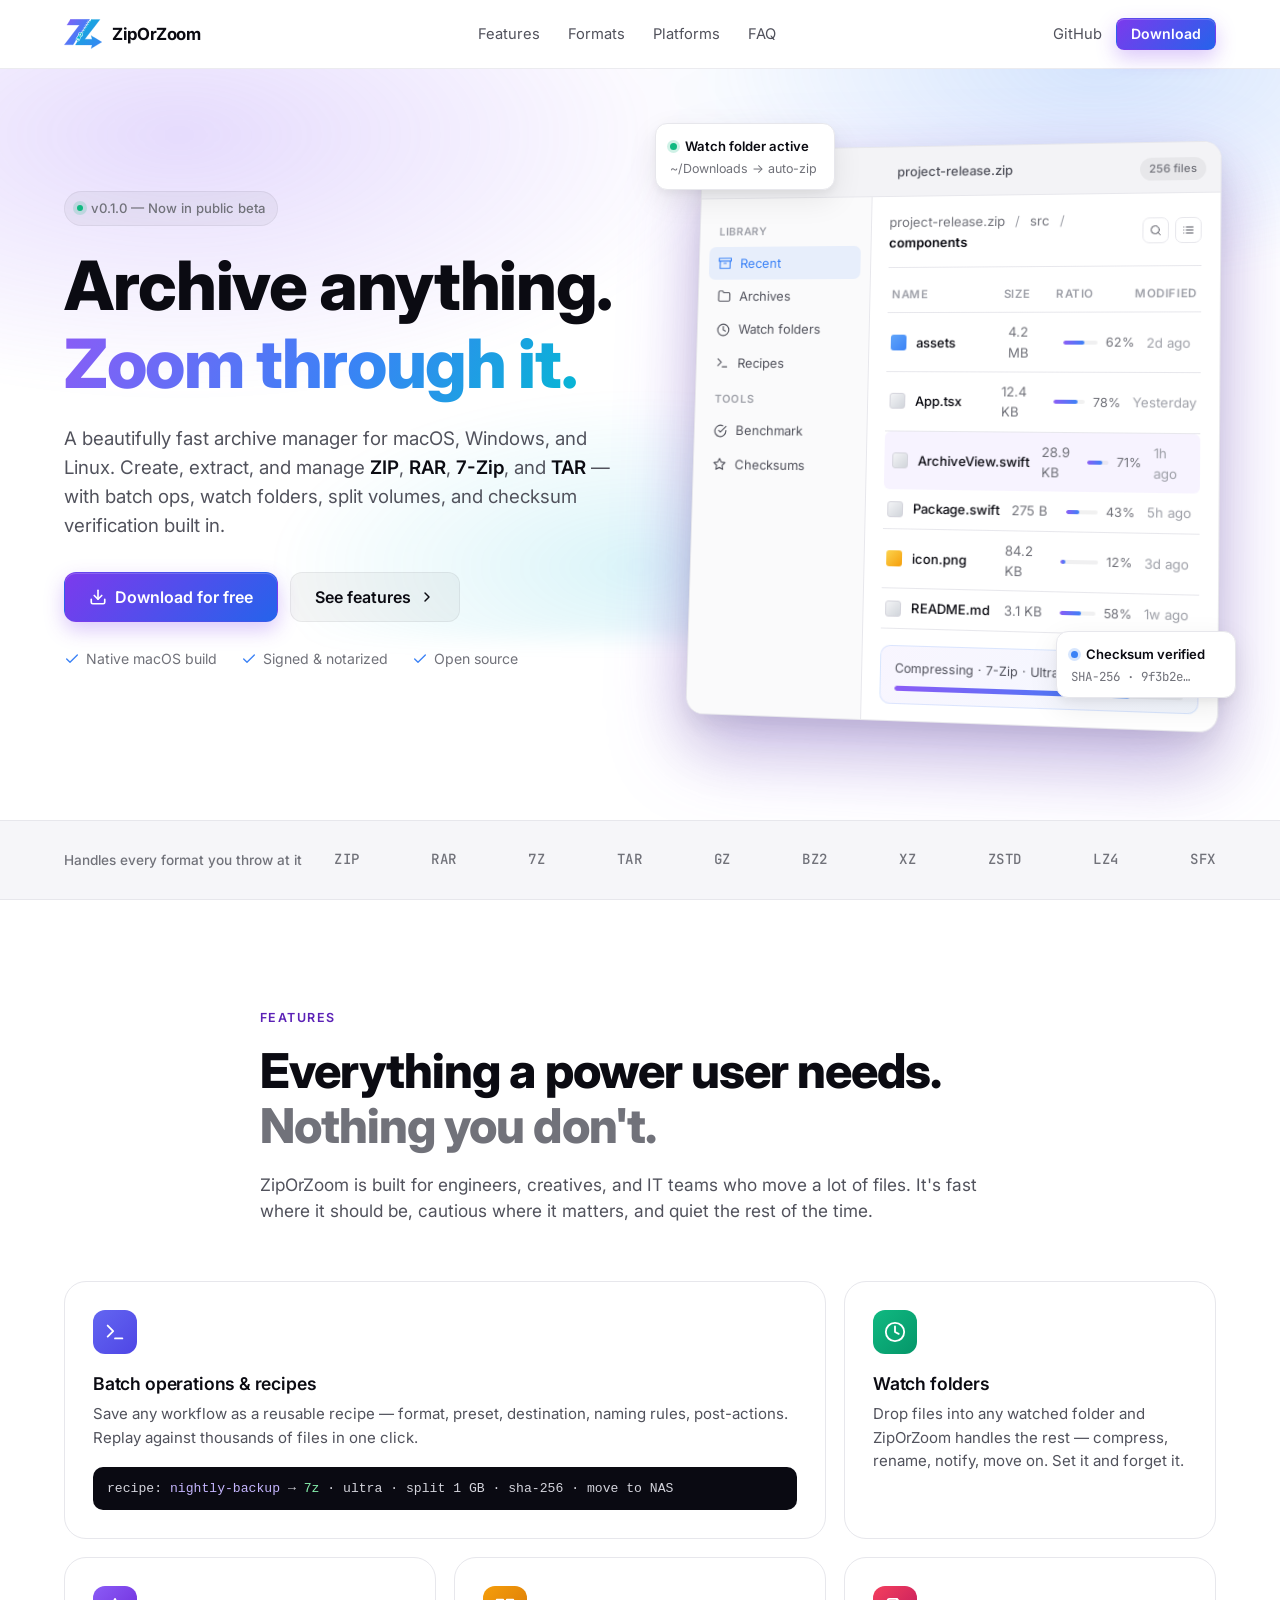
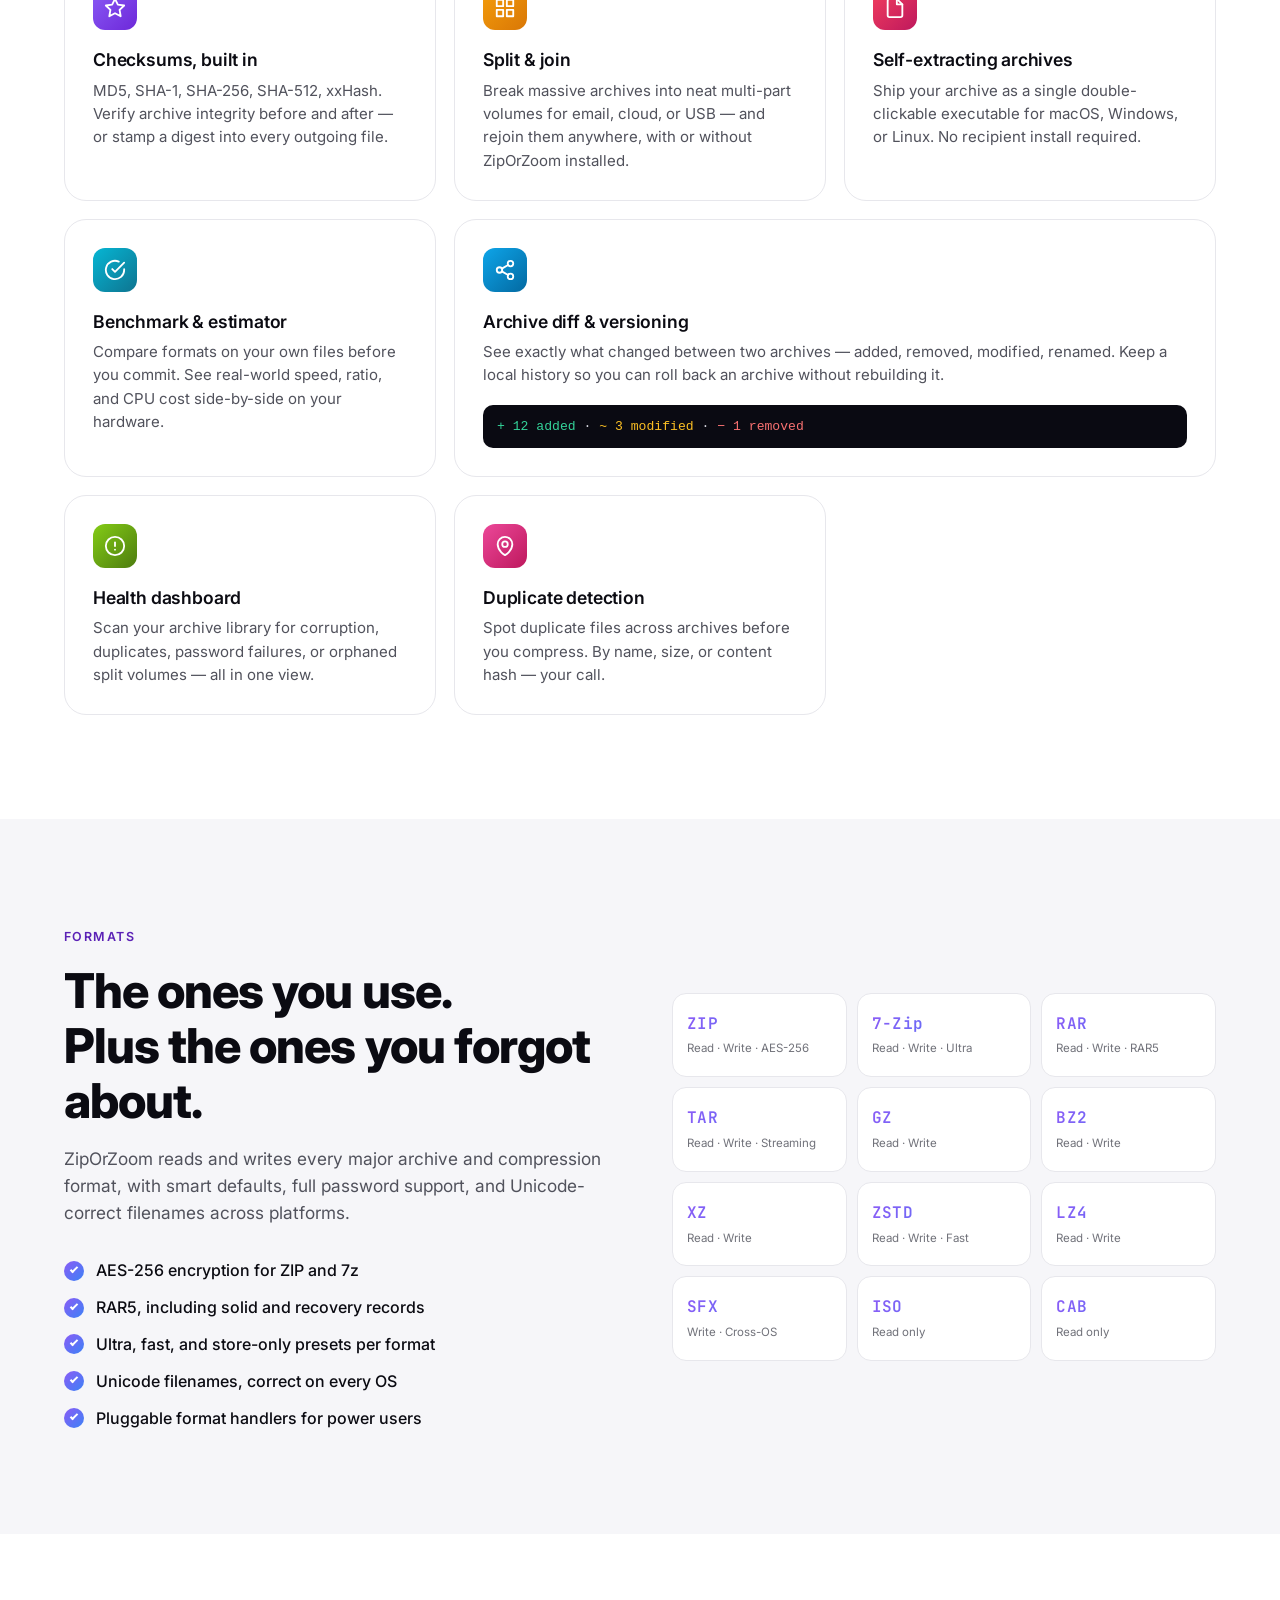
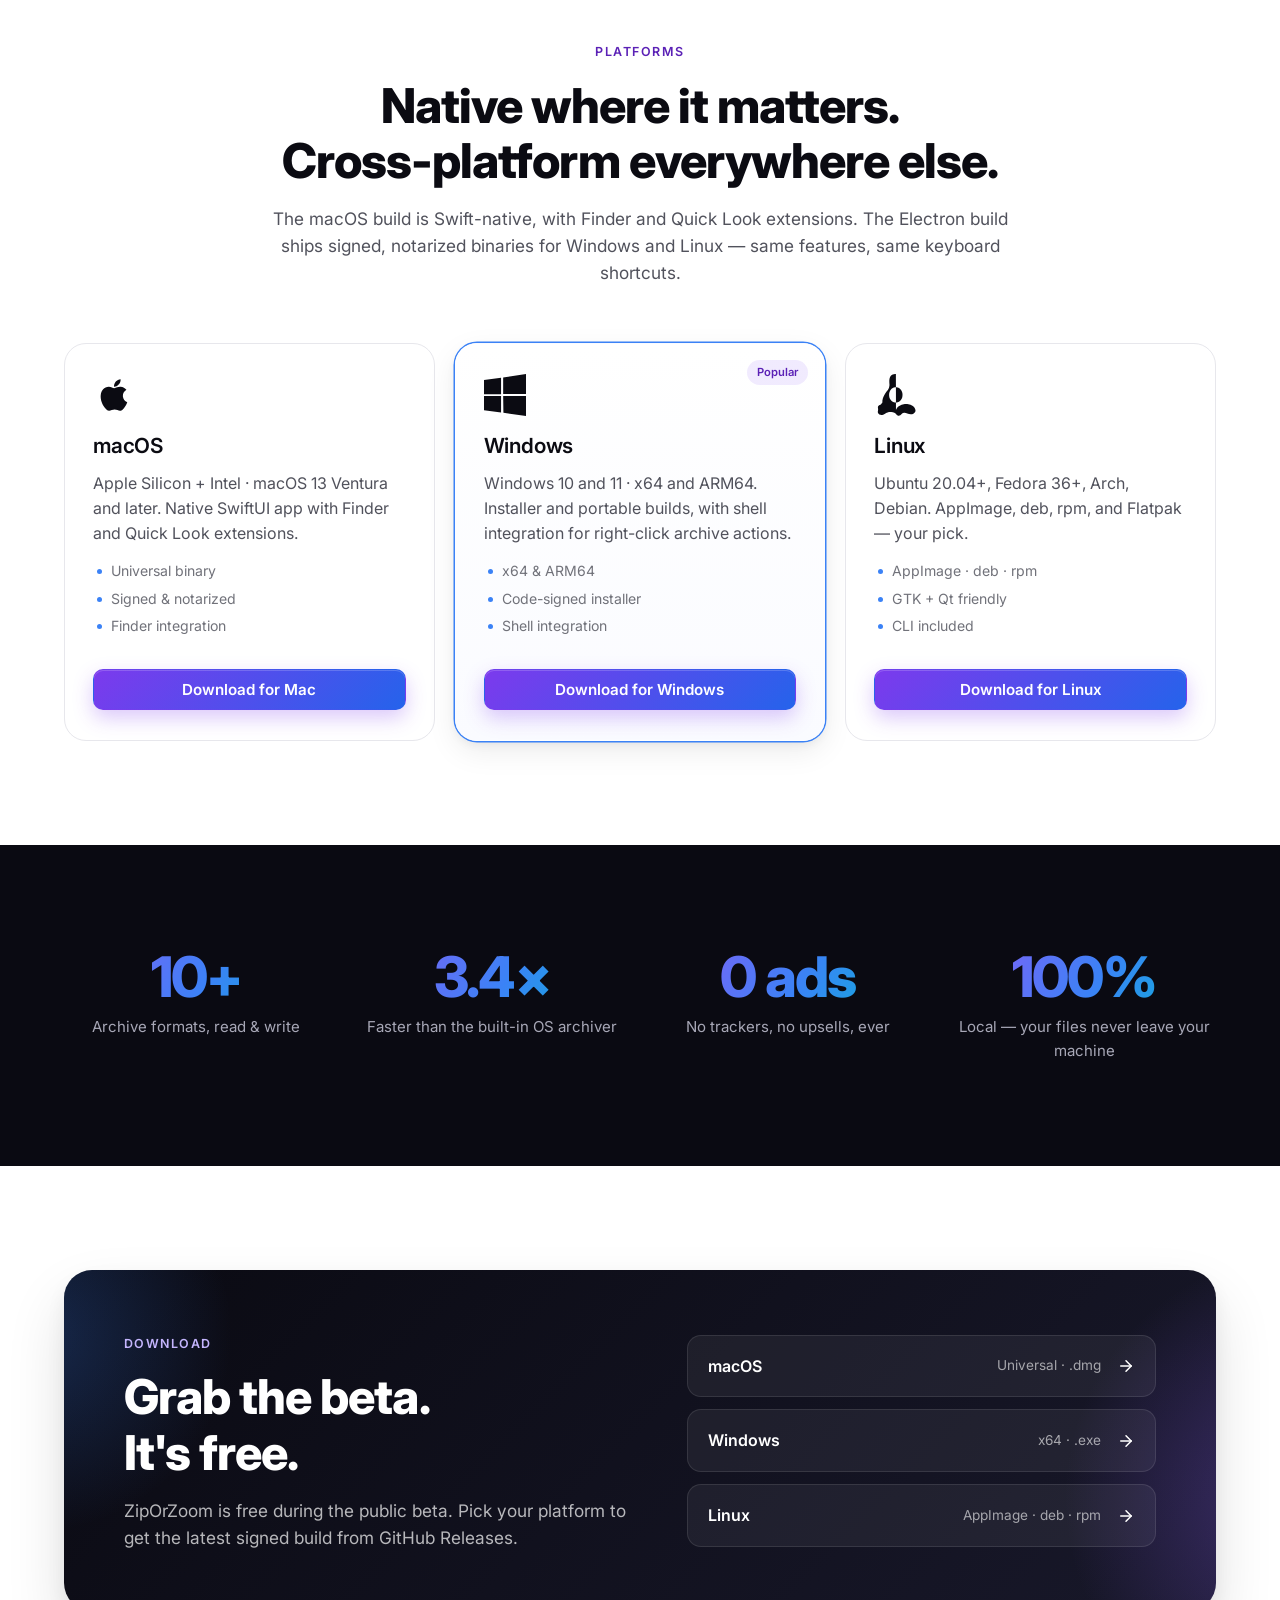
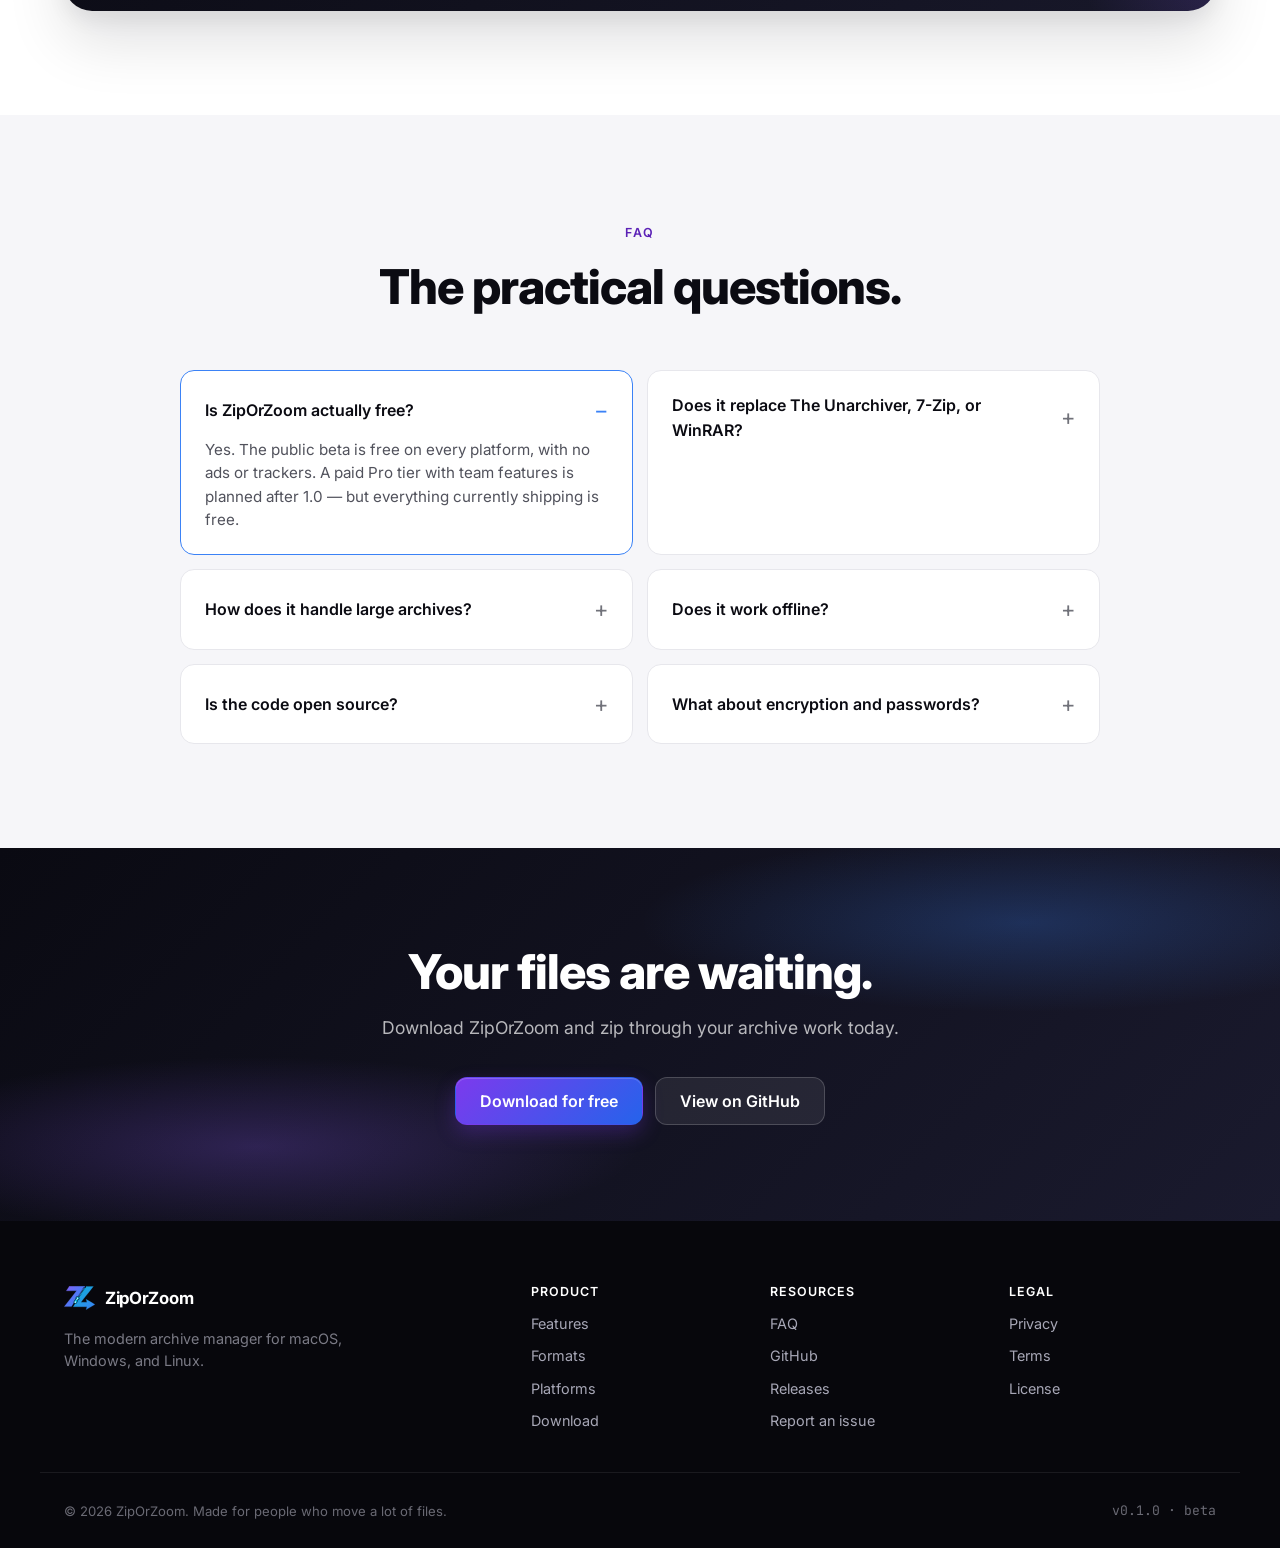
==== commit 14cb4d45: "Updates" ====
--- a/index.html
+++ b/index.html
@@ -16,19 +16,7 @@
     <div class="container nav-inner">
       <a class="brand" href="#top" aria-label="ZipOrZoom home">
         <span class="brand-logo" aria-hidden="true">
-          <svg viewBox="0 0 32 32" width="28" height="28">
-            <defs>
-              <linearGradient id="lg" x1="0" x2="1" y1="0" y2="1">
-                <stop offset="0%" stop-color="#8B5CF6" />
-                <stop offset="100%" stop-color="#3B82F6" />
-              </linearGradient>
-            </defs>
-            <rect x="2" y="4" width="28" height="24" rx="6" fill="url(#lg)" />
-            <rect x="14" y="4" width="4" height="24" fill="rgba(255,255,255,0.25)" />
-            <circle cx="16" cy="14" r="1.6" fill="#fff" />
-            <circle cx="16" cy="18" r="1.6" fill="#fff" />
-            <circle cx="16" cy="22" r="1.6" fill="#fff" />
-          </svg>
+          <img src="assets/mark.svg" alt="" width="36" height="28" />
         </span>
         <span class="brand-name">ZipOrZoom</span>
       </a>
@@ -527,19 +515,7 @@
       <div class="footer-brand">
         <div class="brand">
           <span class="brand-logo" aria-hidden="true">
-            <svg viewBox="0 0 32 32" width="24" height="24">
-              <defs>
-                <linearGradient id="lg2" x1="0" x2="1" y1="0" y2="1">
-                  <stop offset="0%" stop-color="#8B5CF6" />
-                  <stop offset="100%" stop-color="#3B82F6" />
-                </linearGradient>
-              </defs>
-              <rect x="2" y="4" width="28" height="24" rx="6" fill="url(#lg2)" />
-              <rect x="14" y="4" width="4" height="24" fill="rgba(255,255,255,0.25)" />
-              <circle cx="16" cy="14" r="1.6" fill="#fff" />
-              <circle cx="16" cy="18" r="1.6" fill="#fff" />
-              <circle cx="16" cy="22" r="1.6" fill="#fff" />
-            </svg>
+            <img src="assets/mark.svg" alt="" width="28" height="22" />
           </span>
           <span class="brand-name">ZipOrZoom</span>
         </div>
--- a/styles.css
+++ b/styles.css
@@ -110,13 +110,13 @@
 .brand-logo {
   display: inline-flex;
   align-items: center;
-  justify-content: center;
-  width: 32px;
-  height: 32px;
-  border-radius: 9px;
-  overflow: hidden;
-  box-shadow: 0 6px 18px rgba(139,92,246,0.35);
-}
+}
+.brand-logo img {
+  display: block;
+  height: 30px;
+  width: auto;
+}
+.footer-brand .brand-logo img { height: 24px; }
 
 .brand-name { font-size: 1.05rem; }
 
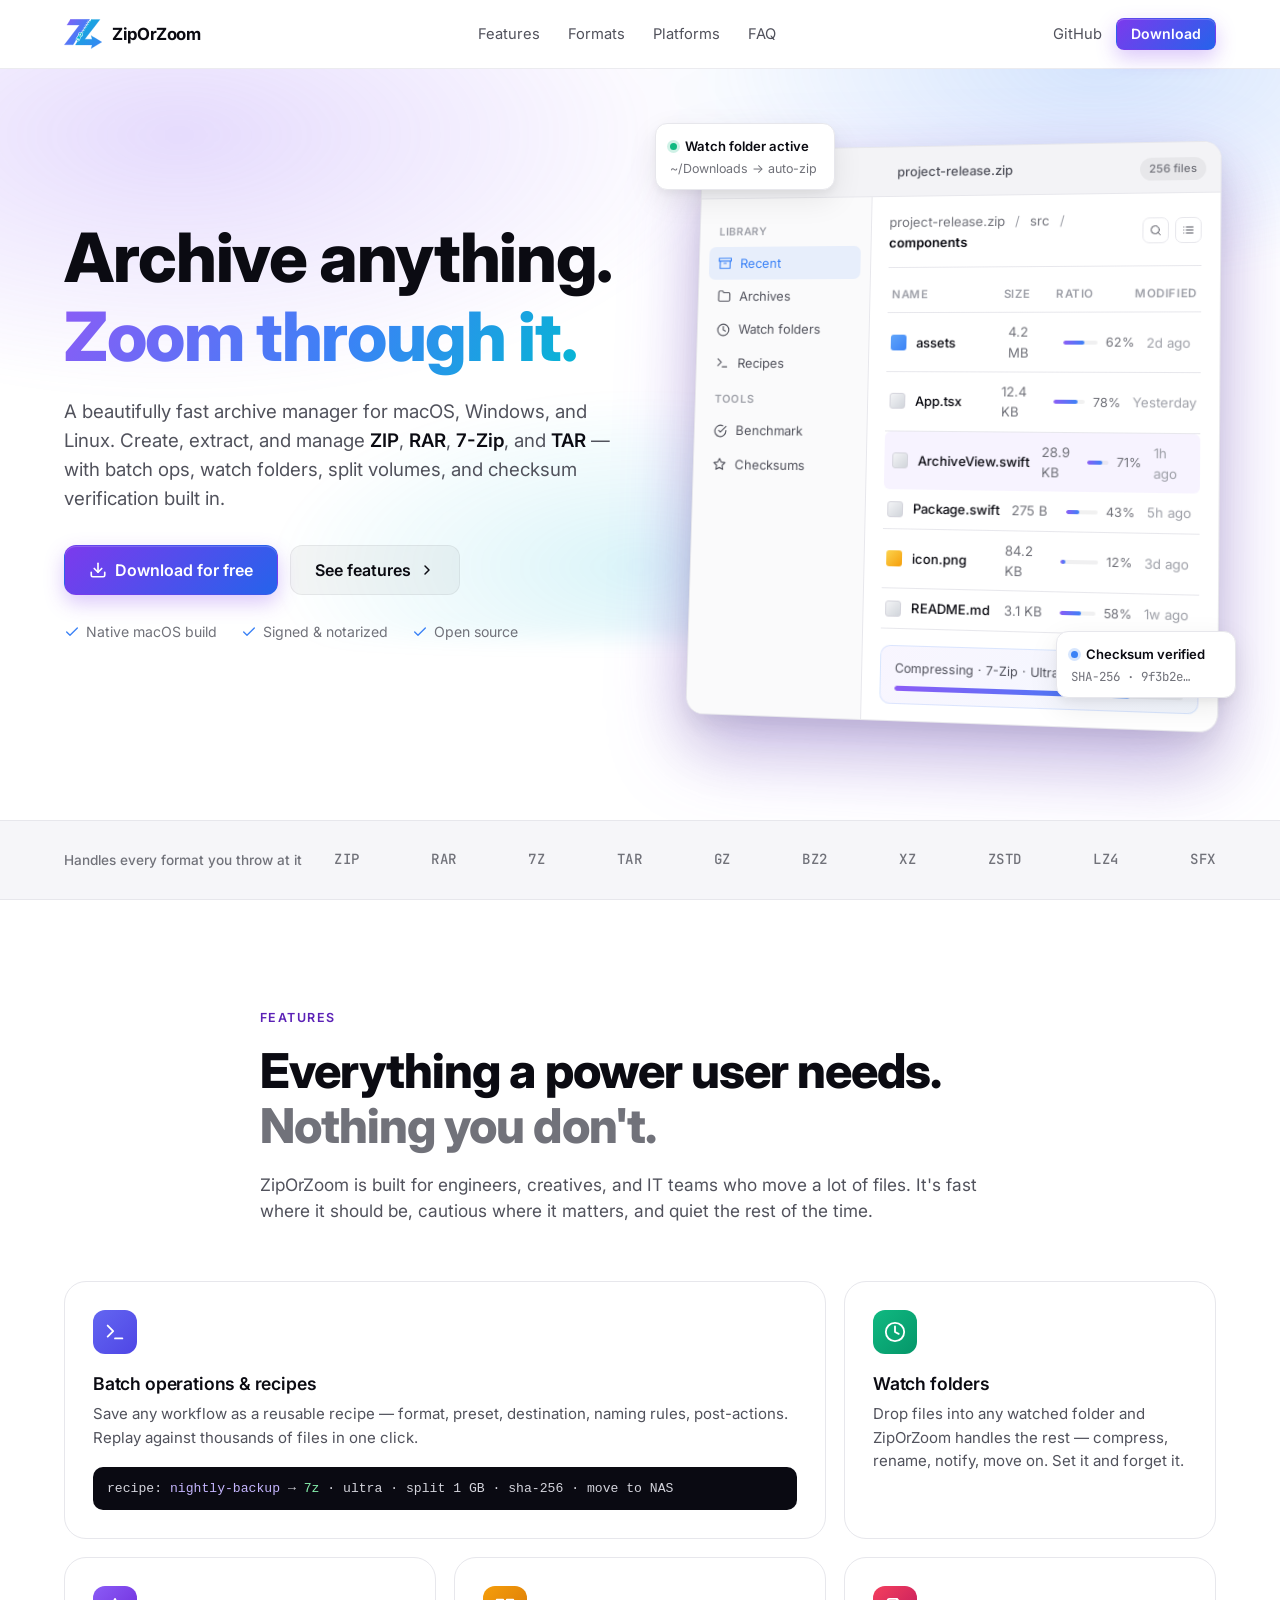
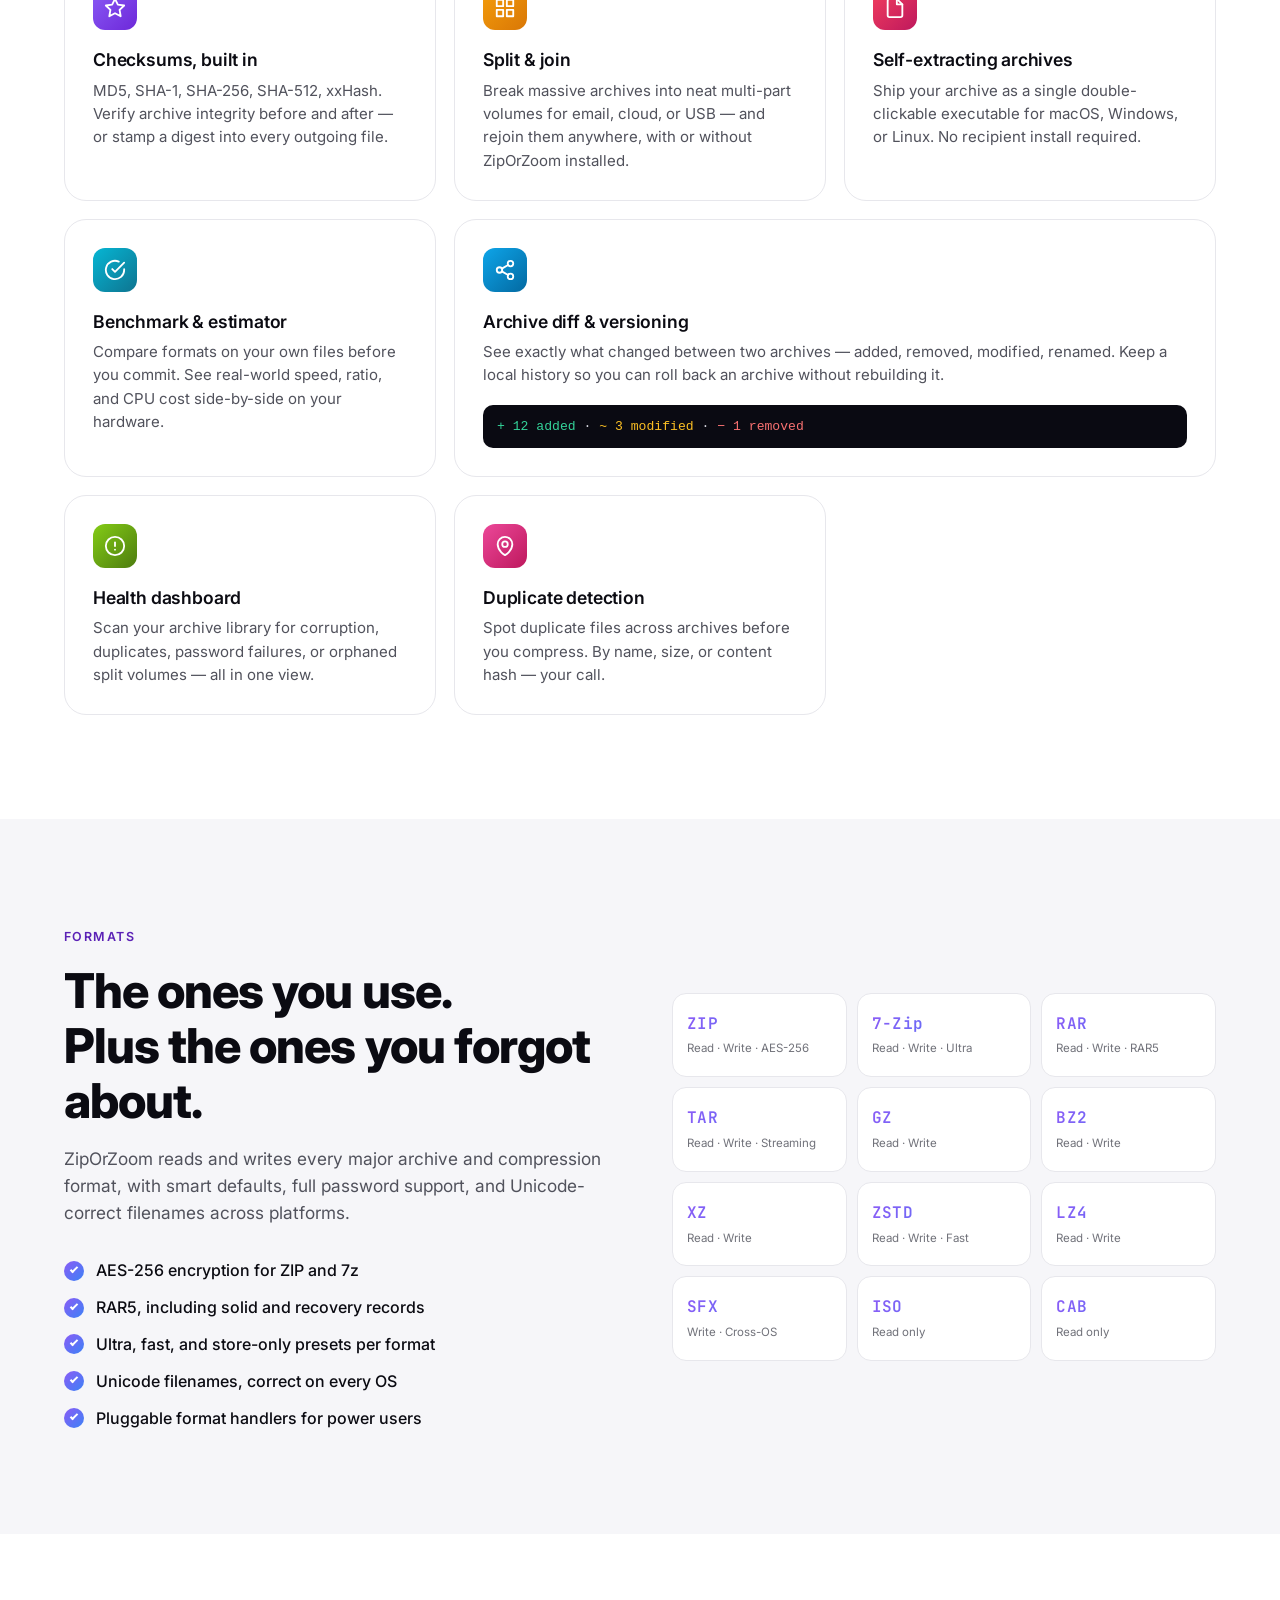
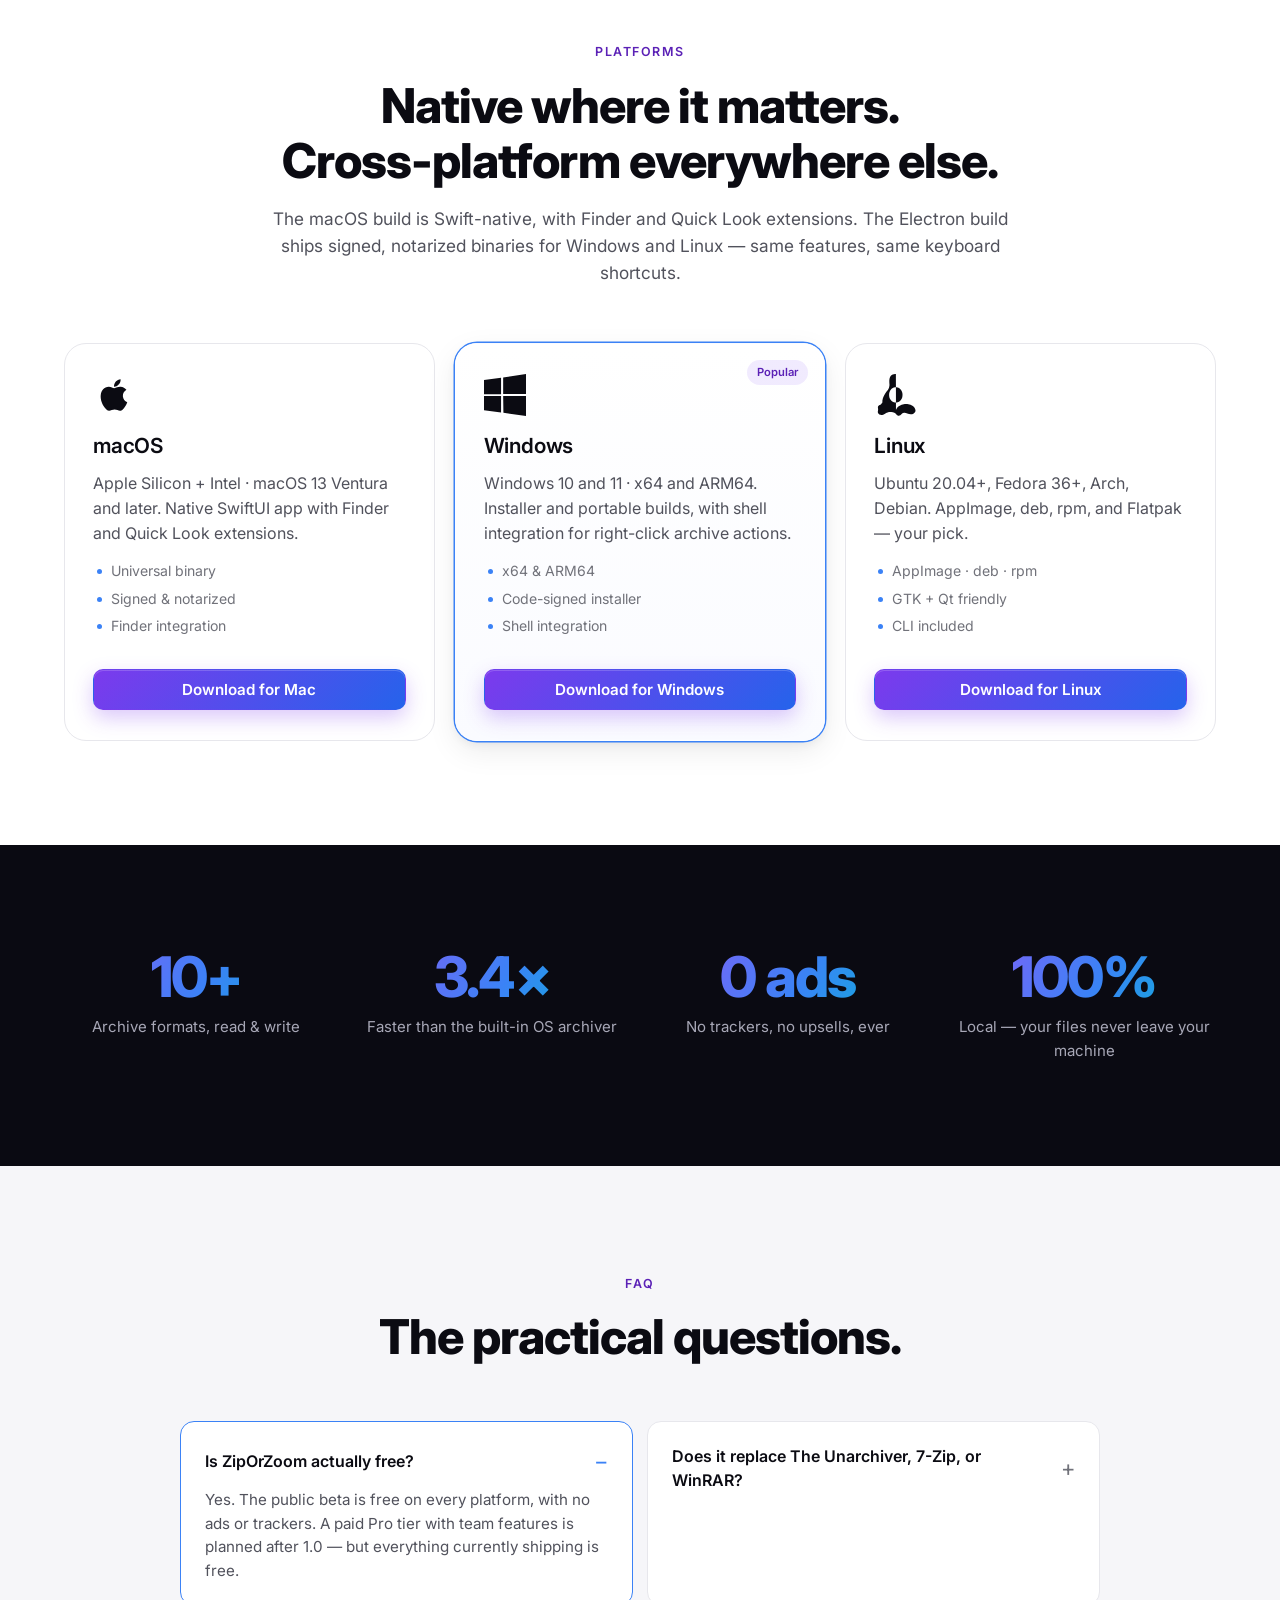
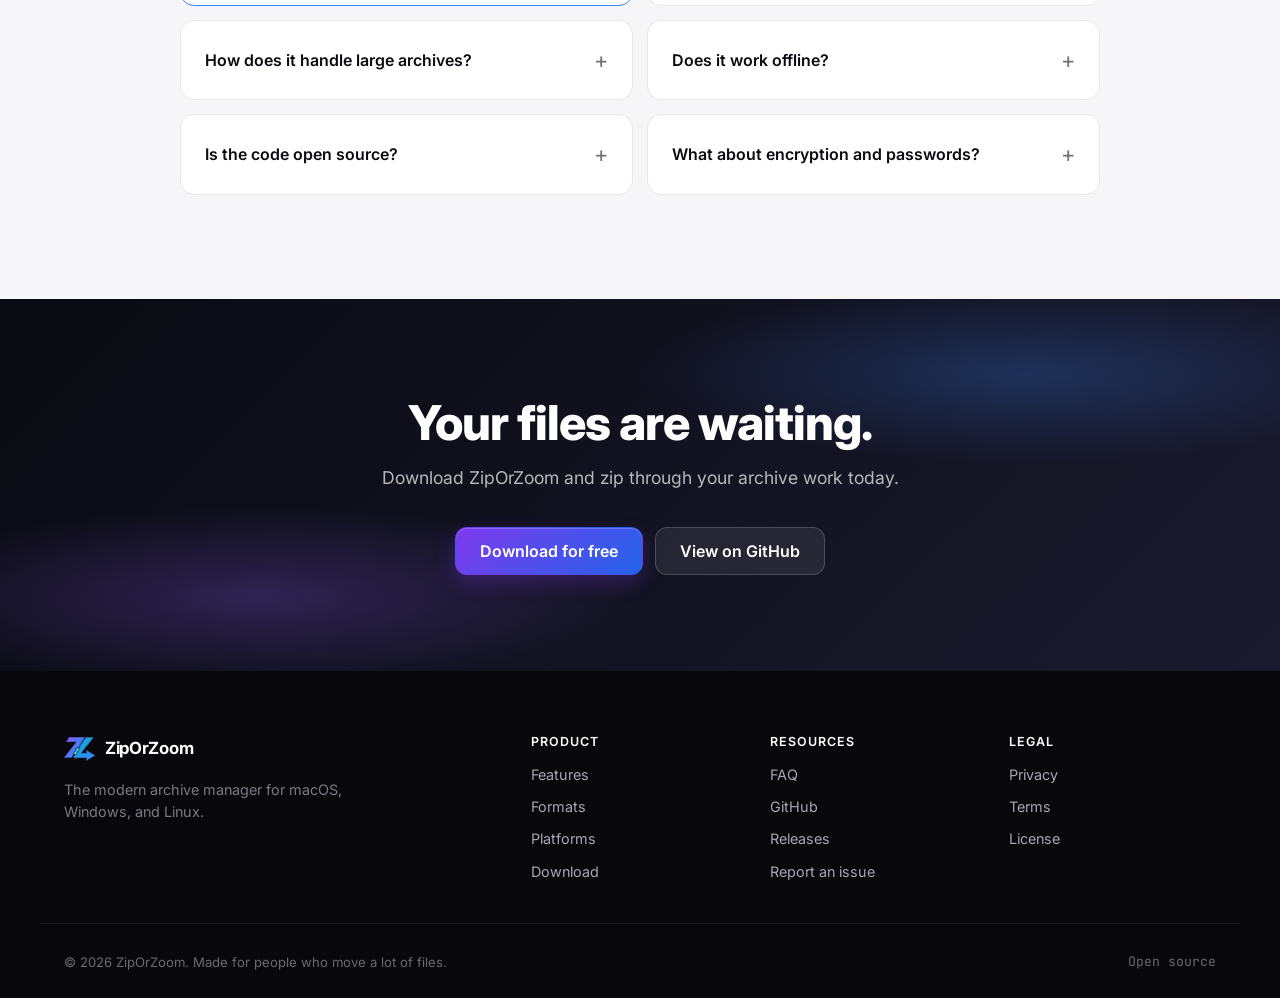
==== commit e9c099be: "Site tweaks" ====
--- a/index.html
+++ b/index.html
@@ -5,6 +5,24 @@
   <meta name="viewport" content="width=device-width, initial-scale=1.0" />
   <title>ZipOrZoom — The modern archive manager</title>
   <meta name="description" content="ZipOrZoom is a fast, native archive manager for macOS, Windows, and Linux. Create, extract, and manage ZIP, RAR, 7-Zip, and TAR archives with batch operations, watch folders, split archives, and more." />
+  <meta name="theme-color" content="#ffffff" />
+  <link rel="canonical" href="https://ziporzoom.com/" />
+  <meta property="og:type" content="website" />
+  <meta property="og:site_name" content="ZipOrZoom" />
+  <meta property="og:url" content="https://ziporzoom.com/" />
+  <meta property="og:title" content="ZipOrZoom — The modern archive manager" />
+  <meta property="og:description" content="A beautifully fast archive manager for macOS, Windows, and Linux. ZIP, RAR, 7-Zip, TAR, split volumes, batch ops, watch folders, and checksums built in." />
+  <meta property="og:image" content="https://ziporzoom.com/assets/social-card.png" />
+  <meta property="og:image:secure_url" content="https://ziporzoom.com/assets/social-card.png" />
+  <meta property="og:image:type" content="image/png" />
+  <meta property="og:image:width" content="1200" />
+  <meta property="og:image:height" content="630" />
+  <meta property="og:image:alt" content="ZipOrZoom social preview showing the tagline Archive anything. Zoom through it. next to an archive manager app window." />
+  <meta name="twitter:card" content="summary_large_image" />
+  <meta name="twitter:title" content="ZipOrZoom — The modern archive manager" />
+  <meta name="twitter:description" content="A beautifully fast archive manager for macOS, Windows, and Linux. ZIP, RAR, 7-Zip, TAR, split volumes, batch ops, watch folders, and checksums built in." />
+  <meta name="twitter:image" content="https://ziporzoom.com/assets/social-card.png" />
+  <meta name="twitter:image:alt" content="ZipOrZoom social preview showing the tagline Archive anything. Zoom through it. next to an archive manager app window." />
   <link rel="preconnect" href="https://fonts.googleapis.com" />
   <link rel="preconnect" href="https://fonts.gstatic.com" crossorigin />
   <link href="https://fonts.googleapis.com/css2?family=Inter:wght@400;500;600;700;800&family=JetBrains+Mono:wght@400;500&display=swap" rel="stylesheet" />
@@ -28,7 +46,7 @@
       </nav>
       <div class="nav-cta">
         <a class="link-muted" href="https://github.com/cryptopoly/ZipOrZoom" target="_blank" rel="noopener">GitHub</a>
-        <a class="btn btn-primary btn-sm" href="#download">Download</a>
+        <button class="btn btn-primary btn-sm" type="button" onclick="openDownloadModal()">Download</button>
       </div>
     </div>
   </header>
@@ -38,10 +56,6 @@
       <div class="hero-glow" aria-hidden="true"></div>
       <div class="container hero-inner">
         <div class="hero-copy">
-          <span class="eyebrow">
-            <span class="eyebrow-dot"></span>
-            v0.1.0 — Now in public beta
-          </span>
           <h1>
             Archive anything.<br />
             <span class="gradient-text">Zoom through it.</span>
@@ -50,10 +64,10 @@
             A beautifully fast archive manager for macOS, Windows, and Linux. Create, extract, and manage <strong>ZIP</strong>, <strong>RAR</strong>, <strong>7-Zip</strong>, and <strong>TAR</strong> — with batch ops, watch folders, split volumes, and checksum verification built in.
           </p>
           <div class="hero-cta">
-            <a class="btn btn-primary btn-lg" href="#download">
+            <button class="btn btn-primary btn-lg" type="button" onclick="openDownloadModal()">
               <svg width="18" height="18" viewBox="0 0 24 24" fill="none" stroke="currentColor" stroke-width="2.2" stroke-linecap="round" stroke-linejoin="round"><path d="M21 15v4a2 2 0 0 1-2 2H5a2 2 0 0 1-2-2v-4"/><polyline points="7 10 12 15 17 10"/><line x1="12" y1="15" x2="12" y2="3"/></svg>
               Download for free
-            </a>
+            </button>
             <a class="btn btn-ghost btn-lg" href="#features">
               See features
               <svg width="16" height="16" viewBox="0 0 24 24" fill="none" stroke="currentColor" stroke-width="2.2" stroke-linecap="round" stroke-linejoin="round"><polyline points="9 18 15 12 9 6"/></svg>
@@ -374,7 +388,7 @@
               <li>Signed & notarized</li>
               <li>Finder integration</li>
             </ul>
-            <a class="btn btn-primary btn-block" href="#download">Download for Mac</a>
+            <button class="btn btn-primary btn-block" type="button" onclick="openDownloadModal()">Download for Mac</button>
           </article>
 
           <article class="platform featured">
@@ -389,7 +403,7 @@
               <li>Code-signed installer</li>
               <li>Shell integration</li>
             </ul>
-            <a class="btn btn-primary btn-block" href="#download">Download for Windows</a>
+            <button class="btn btn-primary btn-block" type="button" onclick="openDownloadModal()">Download for Windows</button>
           </article>
 
           <article class="platform">
@@ -403,7 +417,7 @@
               <li>GTK + Qt friendly</li>
               <li>CLI included</li>
             </ul>
-            <a class="btn btn-primary btn-block" href="#download">Download for Linux</a>
+            <button class="btn btn-primary btn-block" type="button" onclick="openDownloadModal()">Download for Linux</button>
           </article>
         </div>
       </div>
@@ -427,37 +441,6 @@
           <div class="stat">
             <div class="stat-num gradient-text">100%</div>
             <div class="stat-label">Local — your files never leave your machine</div>
-          </div>
-        </div>
-      </div>
-    </section>
-
-    <section id="download" class="section">
-      <div class="container">
-        <div class="download-card">
-          <div class="download-copy">
-            <span class="section-eyebrow">Download</span>
-            <h2>Grab the beta.<br />It's free.</h2>
-            <p class="section-lede">
-              ZipOrZoom is free during the public beta. Pick your platform to get the latest signed build from GitHub Releases.
-            </p>
-          </div>
-          <div class="download-actions">
-            <a class="download-option" href="https://github.com/cryptopoly/ZipOrZoom/releases/latest" target="_blank" rel="noopener">
-              <span class="download-os">macOS</span>
-              <span class="download-arch">Universal · .dmg</span>
-              <svg width="18" height="18" viewBox="0 0 24 24" fill="none" stroke="currentColor" stroke-width="2" stroke-linecap="round" stroke-linejoin="round"><line x1="5" y1="12" x2="19" y2="12"/><polyline points="12 5 19 12 12 19"/></svg>
-            </a>
-            <a class="download-option" href="https://github.com/cryptopoly/ZipOrZoom/releases/latest" target="_blank" rel="noopener">
-              <span class="download-os">Windows</span>
-              <span class="download-arch">x64 · .exe</span>
-              <svg width="18" height="18" viewBox="0 0 24 24" fill="none" stroke="currentColor" stroke-width="2" stroke-linecap="round" stroke-linejoin="round"><line x1="5" y1="12" x2="19" y2="12"/><polyline points="12 5 19 12 12 19"/></svg>
-            </a>
-            <a class="download-option" href="https://github.com/cryptopoly/ZipOrZoom/releases/latest" target="_blank" rel="noopener">
-              <span class="download-os">Linux</span>
-              <span class="download-arch">AppImage · deb · rpm</span>
-              <svg width="18" height="18" viewBox="0 0 24 24" fill="none" stroke="currentColor" stroke-width="2" stroke-linecap="round" stroke-linejoin="round"><line x1="5" y1="12" x2="19" y2="12"/><polyline points="12 5 19 12 12 19"/></svg>
-            </a>
           </div>
         </div>
       </div>
@@ -503,12 +486,34 @@
         <h2>Your files are waiting.</h2>
         <p>Download ZipOrZoom and zip through your archive work today.</p>
         <div class="cta-buttons">
-          <a class="btn btn-primary btn-lg" href="#download">Download for free</a>
+          <button class="btn btn-primary btn-lg" type="button" onclick="openDownloadModal()">Download for free</button>
           <a class="btn btn-ghost-light btn-lg" href="https://github.com/cryptopoly/ZipOrZoom" target="_blank" rel="noopener">View on GitHub</a>
         </div>
       </div>
     </section>
   </main>
+
+  <div id="download-modal" class="modal-overlay" role="dialog" aria-modal="true" aria-labelledby="modal-title" hidden>
+    <div class="modal-card">
+      <div class="modal-header">
+        <h2 id="modal-title">Download ZipOrZoom</h2>
+        <button class="modal-close" type="button" onclick="closeDownloadModal()" aria-label="Close">&times;</button>
+      </div>
+      <div class="modal-body">
+        <p class="modal-detect" id="modal-detect-msg">Detecting your platform…</p>
+        <div id="modal-recommended" hidden>
+          <div class="modal-label">Recommended for you</div>
+          <div id="modal-recommended-list"></div>
+        </div>
+        <button class="modal-toggle" id="modal-other-toggle" type="button" onclick="toggleOtherPlatforms()">
+          <span>Other platforms</span>
+          <svg width="16" height="16" viewBox="0 0 24 24" fill="none" stroke="currentColor" stroke-width="2"><polyline points="6 9 12 15 18 9"/></svg>
+        </button>
+        <div id="modal-other-list" class="modal-other" hidden></div>
+        <div class="modal-version" id="modal-version"></div>
+      </div>
+    </div>
+  </div>
 
   <footer class="footer">
     <div class="container footer-inner">
@@ -546,7 +551,7 @@
     </div>
     <div class="container footer-bottom">
       <span>© <span id="year"></span> ZipOrZoom. Made for people who move a lot of files.</span>
-      <span class="footer-version">v0.1.0 · beta</span>
+      <span class="footer-version" id="footer-version"></span>
     </div>
   </footer>
 
--- a/styles.css
+++ b/styles.css
@@ -1070,6 +1070,190 @@
 }
 
 /* =========================================================
+   Download modal
+   ========================================================= */
+.modal-overlay {
+  position: fixed;
+  inset: 0;
+  background: rgba(10, 10, 18, 0.72);
+  backdrop-filter: blur(6px);
+  -webkit-backdrop-filter: blur(6px);
+  z-index: 100;
+  display: flex;
+  align-items: center;
+  justify-content: center;
+  padding: 24px;
+  animation: modal-fade .18s ease-out;
+}
+.modal-overlay[hidden] { display: none; }
+
+@keyframes modal-fade {
+  from { opacity: 0; }
+  to   { opacity: 1; }
+}
+
+.modal-card {
+  width: 100%;
+  max-width: 520px;
+  max-height: calc(100vh - 48px);
+  overflow-y: auto;
+  background: #fff;
+  border-radius: var(--radius-lg);
+  box-shadow: var(--shadow-lg);
+  animation: modal-rise .22s ease-out;
+}
+
+@keyframes modal-rise {
+  from { opacity: 0; transform: translateY(14px) scale(0.98); }
+  to   { opacity: 1; transform: translateY(0) scale(1); }
+}
+
+.modal-header {
+  display: flex;
+  align-items: center;
+  justify-content: space-between;
+  padding: 22px 28px;
+  border-bottom: 1px solid var(--border);
+}
+.modal-header h2 {
+  font-size: 1.2rem;
+  font-weight: 700;
+  letter-spacing: -0.01em;
+  color: var(--ink);
+  margin: 0;
+}
+.modal-close {
+  width: 32px;
+  height: 32px;
+  border: none;
+  background: transparent;
+  font-size: 1.6rem;
+  line-height: 1;
+  color: var(--ink-soft);
+  cursor: pointer;
+  border-radius: 8px;
+  transition: background .15s ease, color .15s ease;
+}
+.modal-close:hover { background: rgba(11,11,18,0.06); color: var(--ink); }
+
+.modal-body {
+  padding: 22px 28px 24px;
+}
+
+.modal-detect {
+  color: var(--ink-soft);
+  font-size: 0.92rem;
+  margin: 0 0 16px;
+}
+
+.modal-label {
+  font-size: 0.7rem;
+  font-weight: 600;
+  letter-spacing: 0.1em;
+  text-transform: uppercase;
+  color: var(--brand-ink);
+  margin-bottom: 10px;
+}
+
+#modal-recommended-list {
+  display: flex;
+  flex-direction: column;
+  gap: 10px;
+  margin-bottom: 18px;
+}
+
+.dl-btn {
+  display: flex;
+  align-items: center;
+  gap: 14px;
+  padding: 14px 18px;
+  background: #fff;
+  border: 1px solid var(--border);
+  border-radius: 12px;
+  color: var(--ink);
+  transition: border-color .15s ease, background .15s ease, transform .15s ease, box-shadow .15s ease;
+  text-decoration: none;
+}
+.dl-btn:hover {
+  border-color: var(--brand-2);
+  transform: translateX(2px);
+}
+.dl-btn-recommended {
+  background: linear-gradient(135deg, #7C3AED, #2563EB);
+  border-color: transparent;
+  color: #fff;
+  box-shadow: 0 8px 20px rgba(124, 58, 237, 0.25), inset 0 1px 0 rgba(255,255,255,0.18);
+}
+.dl-btn-recommended:hover {
+  border-color: transparent;
+  transform: translateY(-1px) translateX(0);
+  box-shadow: 0 12px 26px rgba(124, 58, 237, 0.35), inset 0 1px 0 rgba(255,255,255,0.18);
+}
+.dl-btn-icon {
+  display: inline-flex;
+  align-items: center;
+  justify-content: center;
+  width: 36px;
+  height: 36px;
+  flex-shrink: 0;
+}
+.dl-btn-info {
+  display: flex;
+  flex-direction: column;
+  flex: 1;
+  min-width: 0;
+}
+.dl-btn-label { font-weight: 600; font-size: 0.98rem; }
+.dl-btn-sub { font-size: 0.8rem; opacity: 0.75; }
+.dl-btn-arrow { flex-shrink: 0; opacity: 0.7; }
+
+.modal-toggle {
+  display: flex;
+  align-items: center;
+  justify-content: space-between;
+  width: 100%;
+  padding: 12px 14px;
+  background: transparent;
+  border: 1px solid var(--border);
+  border-radius: 10px;
+  color: var(--ink-muted);
+  font: inherit;
+  font-size: 0.9rem;
+  font-weight: 500;
+  cursor: pointer;
+  transition: background .15s ease, color .15s ease;
+}
+.modal-toggle:hover { background: rgba(11,11,18,0.03); color: var(--ink); }
+.modal-toggle svg { transition: transform .2s ease; }
+.modal-toggle-open svg { transform: rotate(180deg); }
+
+.modal-other {
+  margin-top: 10px;
+  display: flex;
+  flex-direction: column;
+  gap: 8px;
+}
+.modal-other[hidden] { display: none; }
+
+.modal-version {
+  margin-top: 18px;
+  padding-top: 16px;
+  border-top: 1px solid var(--border);
+  font-size: 0.82rem;
+  color: var(--ink-dim);
+  text-align: center;
+}
+.modal-version a { color: var(--ink-soft); text-decoration: none; }
+.modal-version a:hover { color: var(--brand-2); text-decoration: underline; }
+
+@media (max-width: 480px) {
+  .modal-header { padding: 18px 22px; }
+  .modal-body { padding: 18px 22px 22px; }
+  .dl-btn { padding: 12px 14px; gap: 12px; }
+  .dl-btn-icon { width: 32px; height: 32px; }
+}
+
+/* =========================================================
    Legal pages (privacy / terms / license)
    ========================================================= */
 .legal {
